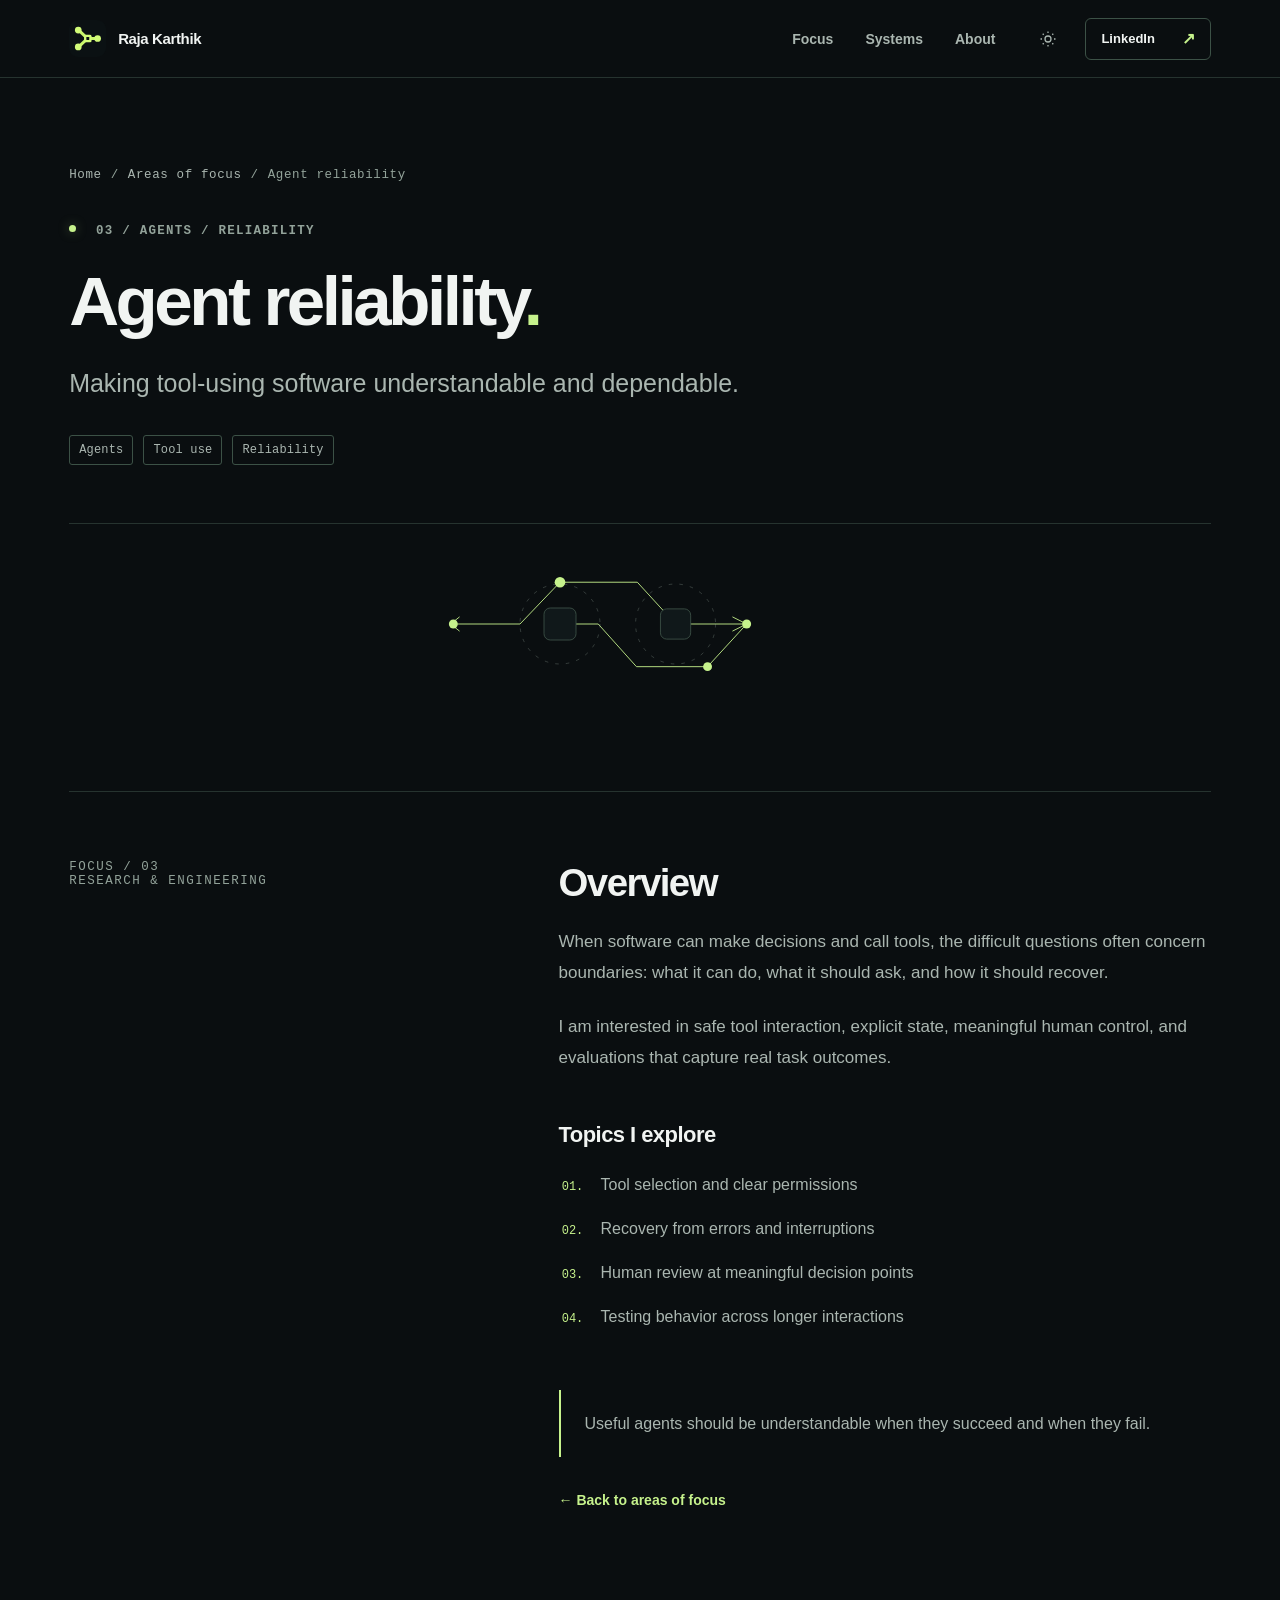
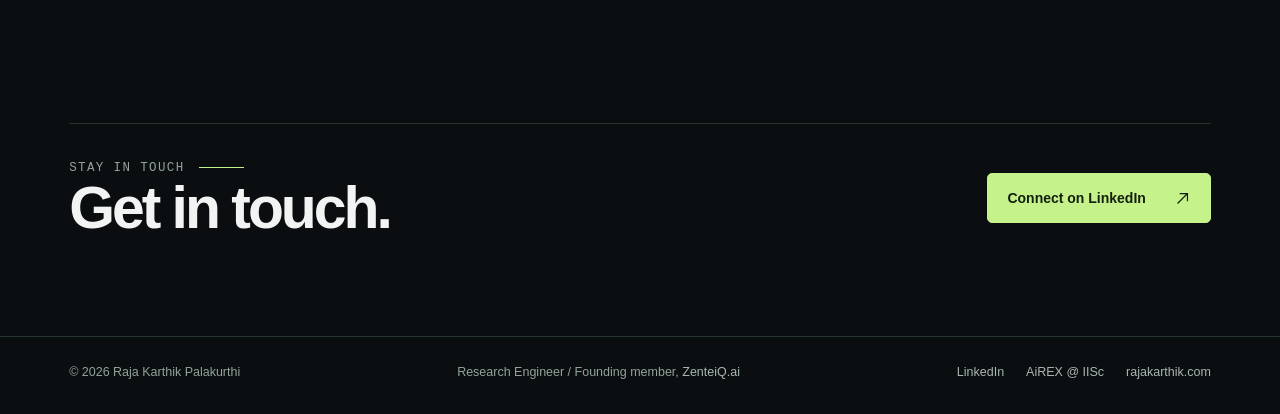
==== work/agent-runtimes/index.html @ d75e3e3b "Add portfolio site" ====
<!doctype html>
<html lang="en" data-theme="dark"><head>
<meta charset="utf-8"><meta name="viewport" content="width=device-width,initial-scale=1">
<meta name="color-scheme" content="dark light"><meta name="theme-color" content="#0a0e10">
<meta name="author" content="Raja Karthik Palakurthi">
<title>Agent reliability | Raja Karthik Palakurthi</title><meta name="description" content="Practical questions about tool use, recoverable workflows, and human oversight. Personal notes by Raja Karthik Palakurthi.">
<link rel="canonical" href="https://rajakarthik.com/work/agent-runtimes/"><link rel="describedby" type="text/plain" href="/llms.txt"><link rel="alternate" type="text/markdown" href="/work/agent-runtimes/index.md"><meta name="robots" content="index,follow,max-image-preview:large">
<meta property="og:type" content="website"><meta property="og:site_name" content="Raja Karthik Palakurthi"><meta property="og:locale" content="en_US">
<meta property="og:url" content="https://rajakarthik.com/work/agent-runtimes/"><meta property="og:title" content="Agent reliability | Raja Karthik Palakurthi">
<meta property="og:description" content="Practical questions about tool use, recoverable workflows, and human oversight. Personal notes by Raja Karthik Palakurthi."><meta property="og:image" content="https://rajakarthik.com/assets/og-systems.png">
<meta property="og:image:type" content="image/png"><meta property="og:image:width" content="1200"><meta property="og:image:height" content="630">
<meta property="og:image:alt" content="Raja Karthik Palakurthi, Research Engineer and founding member of ZenteiQ.ai, with abstract AI systems diagram">
<meta name="twitter:card" content="summary_large_image"><meta name="twitter:image:alt" content="Abstract inference execution graph and the name Raja Karthik Palakurthi"><meta name="twitter:title" content="Agent reliability | Raja Karthik Palakurthi"><meta name="twitter:description" content="Practical questions about tool use, recoverable workflows, and human oversight. Personal notes by Raja Karthik Palakurthi."><meta name="twitter:image" content="https://rajakarthik.com/assets/og-systems.png">
<link rel="icon" href="/favicon.ico" type="image/x-icon" sizes="16x16 32x32 48x48 64x64">
<link rel="icon" type="image/svg+xml" sizes="any" href="/assets/favicon.svg">
<link rel="icon" type="image/png" sizes="48x48" href="/assets/favicon-48.png">
<link rel="icon" type="image/png" sizes="96x96" href="/assets/favicon-96.png">
<link rel="mask-icon" href="/assets/safari-pinned-tab.svg" color="#8fc348">
<link rel="apple-touch-icon" href="/apple-touch-icon.png" sizes="180x180"><link rel="manifest" href="/site.webmanifest">
<link rel="stylesheet" href="/assets/style.css">
<script type="application/ld+json">{"@context":"https://schema.org","@graph":[{"@type":"WebPage","@id":"https://rajakarthik.com/work/agent-runtimes/#webpage","url":"https://rajakarthik.com/work/agent-runtimes/","name":"Agent reliability | Raja Karthik Palakurthi","description":"Practical questions about tool use, recoverable workflows, and human oversight.","inLanguage":"en","author":{"@id":"https://rajakarthik.com/#person"}},{"@type":"BreadcrumbList","itemListElement":[{"@type":"ListItem","position":1,"name":"Home","item":"https://rajakarthik.com/"},{"@type":"ListItem","position":2,"name":"Areas of focus","item":"https://rajakarthik.com/#work"},{"@type":"ListItem","position":3,"name":"Agent reliability","item":"https://rajakarthik.com/work/agent-runtimes/"}]},{"@type":"Person","@id":"https://rajakarthik.com/#person","name":"Raja Karthik Palakurthi","alternateName":["Raja Karthik","Palakurthi Raja Karthik"],"url":"https://rajakarthik.com/","jobTitle":"Research Engineer","image":{"@type":"ImageObject","url":"https://rajakarthik.com/assets/raja-karthik-portrait.jpg","width":416,"height":416},"description":"Research Engineer and founding member of ZenteiQ.ai. Former Project Associate at AiREX Lab, Department of Computational and Data Sciences, Indian Institute of Science (IISc).","worksFor":{"@type":"Organization","name":"ZenteiQ.ai","url":"https://zenteiq.ai/"},"sameAs":["https://www.linkedin.com/in/palakurthirajakarthik/"],"subjectOf":[{"@type":"WebPage","name":"AiREX Lab alumni listing","url":"https://airexlab.cds.iisc.ac.in/alumni/"},{"@type":"WebPage","name":"AiREX Lab team listing","url":"https://airexlab.cds.iisc.ac.in/meet-our-team/"}],"knowsAbout":["AI systems","Language models","Model evaluation","Information retrieval","Software engineering","Agent reliability"]}]}</script>
<script>try{const t=localStorage.getItem('rkp-theme');if(t==='dark'||t==='light')document.documentElement.dataset.theme=t;}catch(e){}</script>
<script defer src="/assets/site.js"></script>
</head><body><a href="#main" class="skip-link">Skip to content</a>
<header class="header" id="top"><div class="container nav">
    <a href="/" class="brand" aria-label="Raja Karthik Palakurthi, home"><img class="brand-symbol" src="/assets/brand-symbol.svg" alt="" width="38" height="38" decoding="async"><span class="brand-label">Raja Karthik</span></a>
    <nav class="nav-links" id="navLinks" aria-label="Primary navigation"><a href="/#work">Focus</a><a href="/#systems">Systems</a><a href="/#about">About</a></nav>
    <div class="nav-actions"><button id="themeToggle" class="icon-btn" type="button" aria-label="Switch to light theme"><svg class="sun" viewBox="0 0 24 24" fill="none" stroke="currentColor" stroke-width="1.7" aria-hidden="true"><circle cx="12" cy="12" r="4"/><path d="M12 2v2m0 16v2M4.93 4.93l1.41 1.41m11.32 11.32 1.41 1.41M2 12h2m16 0h2M4.93 19.07l1.41-1.41M17.66 6.34l1.41-1.41"/></svg><svg class="moon" viewBox="0 0 24 24" fill="none" stroke="currentColor" stroke-width="1.7" aria-hidden="true"><path d="M20.5 14.5A8.5 8.5 0 0 1 9.5 3.5 8.5 8.5 0 1 0 20.5 14.5Z"/></svg></button>
    <a class="nav-cta" href="https://www.linkedin.com/in/palakurthirajakarthik/" rel="me noopener noreferrer" target="_blank">LinkedIn <span aria-hidden="true">&#8599;</span></a>
    <button id="mobileMenu" class="mobile-menu" type="button" aria-controls="navLinks" aria-expanded="false" aria-label="Open navigation menu"><svg viewBox="0 0 24 24" fill="none" stroke="currentColor" stroke-width="1.7" aria-hidden="true"><path d="M4 7h16M4 12h16M4 17h16"/></svg></button></div>
    </div></header>
<main id="main" class="inner-page"><section class="detail-hero container">
  <nav class="breadcrumb" aria-label="Breadcrumb"><a href="/">Home</a><span> / </span><a href="/#work">Areas of focus</a><span> / </span><span aria-current="page">Agent reliability</span></nav>
  <p class="eyebrow"><span class="signal" aria-hidden="true"></span> 03 / AGENTS / RELIABILITY</p>
  <h1>Agent reliability<span style="color:var(--accent)">.</span></h1>
  <p class="lede">Making tool-using software understandable and dependable.</p><div class="detail-meta"><span class="tag">Agents</span><span class="tag">Tool use</span><span class="tag">Reliability</span></div><div class="detail-visual" aria-hidden="true"><svg viewBox="0 0 600 180" xmlns="http://www.w3.org/2000/svg" fill="none" role="presentation"><g class="line"><path d="M90 90h75l45-47h87l43 47h80M420 90l-44 48h-80l-43-48h-43"/><path d="m404 82 16 8-16 8M97 82l-10 8 10 8"/></g><g class="dim-line"><circle cx="210" cy="90" r="45" stroke-dasharray="4 8"/><circle cx="340" cy="90" r="45" stroke-dasharray="4 8"/></g><g class="node"><circle cx="90" cy="90" r="5"/><circle cx="210" cy="43" r="6"/><circle cx="340" cy="90" r="7"/><circle cx="376" cy="138" r="5"/><circle cx="420" cy="90" r="5"/></g><g class="box"><rect x="192" y="72" width="36" height="36" rx="7"/><rect x="323" y="73" width="34" height="34" rx="7"/></g></svg></div>
 </section>
 <section class="detail-content container"><aside class="detail-aside mono">FOCUS / 03<br>RESEARCH &amp; ENGINEERING</aside>
  <div class="detail-main"><h2>Overview</h2><p>When software can make decisions and call tools, the difficult questions often concern boundaries: what it can do, what it should ask, and how it should recover.</p><p>I am interested in safe tool interaction, explicit state, meaningful human control, and evaluations that capture real task outcomes.</p><h3>Topics I explore</h3><ol class="project-list"><li>Tool selection and clear permissions</li><li>Recovery from errors and interruptions</li><li>Human review at meaningful decision points</li><li>Testing behavior across longer interactions</li></ol><div class="detail-callout">Useful agents should be understandable when they succeed and when they fail.</div>
  <a class="detail-back" href="/#work">← Back to areas of focus</a></div>
 </section>
 <section class="contact" id="contact" aria-labelledby="contactHeading"><div class="container contact-inner"><div><div class="index-line">STAY IN TOUCH</div><h2 id="contactHeading">Get in touch.</h2></div><div class="contact-buttons"><a class="btn btn-primary" href="https://www.linkedin.com/in/palakurthirajakarthik/" target="_blank" rel="me noopener noreferrer">Connect on LinkedIn <svg viewBox="0 0 24 24" fill="none" stroke="currentColor" stroke-width="1.7" aria-hidden="true"><path d="M5 19 19 5M8 5h11v11"/></svg></a></div></div></section>
</main>
<footer class="footer"><div class="container footer-content">
    <span>&copy; 2026 Raja Karthik Palakurthi</span>
    <span class="footer-title">Research Engineer / Founding member, <a href="https://zenteiq.ai/" target="_blank" rel="noopener noreferrer">ZenteiQ.ai</a></span>
    <div class="footer-links"><a href="https://www.linkedin.com/in/palakurthirajakarthik/" rel="me noopener noreferrer" target="_blank">LinkedIn</a><a href="https://airexlab.cds.iisc.ac.in/alumni/" target="_blank" rel="noopener noreferrer">AiREX @ IISc</a><a href="/">rajakarthik.com</a></div>
    </div></footer></body></html>
---- assets/style.css ----
/* Raja Karthik Palakurthi — personal portfolio, 2026. Zero dependencies. */
:root {
  color-scheme: dark;
  --bg:#0a0e10; --bg-2:#0d1315; --panel:#10181a; --panel-2:#141e20;
  --ink:#f1f4f2; --ink-dim:#aab6b0; --muted:#93a39a; --subtle:#738780;
  --line:#26332f; --line-strong:#3c5146; --accent:#c6f28c; --accent-soft:#e1ffbc;
  --accent-ink:#14200e; --accent-wash:rgba(198,242,140,.08);
  --shadow:0 25px 80px rgba(0,0,0,.25); --section:clamp(88px,10vw,160px);
  --radius:12px;
}
html[data-theme="light"] {
  color-scheme:light;
  --bg:#f5f7f3; --bg-2:#ecf1ea; --panel:#ffffff; --panel-2:#eef3ed;
  --ink:#142019; --ink-dim:#3a5145; --muted:#4b6255; --subtle:#64766a;
  --line:#cedbd0; --line-strong:#abc0ad; --accent:#265c3a; --accent-soft:#1f5133;
  --accent-ink:#fff; --accent-wash:rgba(38,92,58,.07);
  --shadow:0 20px 55px rgba(30,70,35,.08);
}
*,*::before,*::after {box-sizing:border-box}
html{scroll-behavior:smooth;scroll-padding-top:86px}
body{margin:0;background:var(--bg);color:var(--ink);font-family:Inter,-apple-system,BlinkMacSystemFont,"Segoe UI",Arial,sans-serif;-webkit-font-smoothing:antialiased;text-rendering:optimizeLegibility;overflow-x:hidden}
body.dialog-open{overflow:hidden}
a{color:inherit;text-decoration:none}button{font:inherit}svg,img,canvas{max-width:100%}
button,a{-webkit-tap-highlight-color:transparent}
::selection{background:var(--accent);color:var(--accent-ink)}
:focus-visible{outline:2px solid var(--accent);outline-offset:4px}
.sr-only{position:absolute;clip-path:inset(50%);width:1px;height:1px;overflow:hidden;white-space:nowrap}
.container{width:min(100% - 2 * clamp(22px,5.8vw,90px),1340px);margin-inline:auto}
.skip-link{position:fixed;z-index:500;top:-70px;left:14px;padding:13px 18px;background:var(--accent);color:var(--accent-ink);border-radius:6px;font-weight:750}.skip-link:focus{top:15px}
.grain{position:fixed;inset:0;z-index:100;pointer-events:none;opacity:.12;background-image:url("data:image/svg+xml,%3Csvg viewBox='0 0 160 160' xmlns='http://www.w3.org/2000/svg'%3E%3Cfilter id='noise'%3E%3CfeTurbulence type='fractalNoise' baseFrequency='.68' numOctaves='2' stitchTiles='stitch'/%3E%3C/filter%3E%3Crect width='100%25' height='100%25' filter='url(%23noise)' opacity='.13'/%3E%3C/svg%3E")}
.reading-progress{position:fixed;left:0;top:0;right:0;height:2px;z-index:350;pointer-events:none}.reading-progress span{display:block;width:0;height:100%;background:var(--accent);box-shadow:0 0 14px var(--accent)}
/* Navigation */
.header{height:78px;border-bottom:1px solid var(--line);background:color-mix(in srgb,var(--bg) 90%,transparent);backdrop-filter:blur(17px);-webkit-backdrop-filter:blur(17px);position:sticky;top:0;z-index:90}
.nav{height:100%;display:flex;align-items:center;gap:32px;justify-content:space-between}
.brand{display:inline-flex;align-items:center;gap:11px;min-width:220px;white-space:nowrap}.brand-mark{height:29px;width:29px;color:var(--accent)}.brand-label{font-family:ui-monospace,SFMono-Regular,Consolas,"Liberation Mono",monospace;font-size:12.5px;font-weight:650;letter-spacing:.15em}.brand-dot{color:var(--accent)}
.nav-links{display:flex;align-items:center;gap:32px;margin-left:auto}.nav-links a{font-size:13.5px;color:var(--ink-dim);font-weight:550;transition:color .2s}.nav-links a:hover,.nav-links a[aria-current="page"]{color:var(--accent)}
.nav-actions{display:flex;align-items:center;gap:16px}.icon-btn{width:42px;height:42px;display:grid;place-items:center;cursor:pointer;border:1px solid transparent;border-radius:8px;background:transparent;color:var(--ink-dim);transition:background .2s,color .2s}.icon-btn:hover{color:var(--ink);background:var(--accent-wash)}.icon-btn svg{width:18px;height:18px}.icon-btn .moon{display:none}html[data-theme="light"] .icon-btn .moon{display:block}html[data-theme="light"] .icon-btn .sun{display:none}
.nav-cta{display:inline-flex;align-items:center;gap:27px;min-height:42px;padding:0 15px;border:1px solid var(--line-strong);border-radius:6px;font-size:13px;font-weight:600;transition:border-color .2s,background .2s}.nav-cta:hover{border-color:var(--accent);background:var(--accent-wash)}.nav-cta span{font-size:16px;color:var(--accent)}
.mobile-menu{display:none;border:1px solid var(--line);background:none;width:42px;height:42px;border-radius:6px;color:var(--ink);cursor:pointer;align-items:center;justify-content:center}.mobile-menu svg{width:20px;height:20px}
/* Shared */
.mono,.eyebrow,.section-index,.micro,.feature-index,.label,.tag,.item-meta,.visual-hud,.visual-foot,.orb-chip,.flow-step-num,.flow-meta,.footer,.project-kicker,.breadcrumb,.technical-meta,.work-small,.project-list li::marker{font-family:ui-monospace,SFMono-Regular,Consolas,"Liberation Mono",monospace}
.eyebrow,.section-index{font-size:13px;letter-spacing:.10em;font-weight:600;color:var(--muted)}
.signal{display:inline-block;width:7px;height:7px;border-radius:50%;background:var(--accent);box-shadow:0 0 12px rgba(198,242,140,.35);margin-right:11px;vertical-align:2px}
.lead{font-size:clamp(17px,1.65vw,21px);line-height:1.6;color:var(--ink-dim)}
.btn{min-height:50px;display:inline-flex;align-items:center;justify-content:space-between;gap:28px;padding:0 19px;border:1px solid var(--line-strong);border-radius:5px;font-size:14px;font-weight:680;transition:transform .2s,border-color .2s,background .2s;cursor:pointer}
.btn:hover{transform:translateY(-2px);border-color:var(--accent)}.btn:active{transform:translateY(0)}.btn svg{width:17px;height:17px}.btn-primary{background:var(--accent);border-color:var(--accent);color:var(--accent-ink)}.btn-primary:hover{background:var(--accent-soft);border-color:var(--accent-soft)}.btn-ghost{background:transparent;color:var(--ink)}.btn-ghost:hover{background:var(--accent-wash)}
.section{padding-block:var(--section)}.section-rule{height:1px;background:var(--line)}.section-head{display:flex;align-items:end;justify-content:space-between;gap:32px;margin-bottom:35px}.section-head h2{font-size:clamp(37px,4.6vw,65px);line-height:1.07;letter-spacing:-.065em;margin:18px 0 0;font-weight:640}.section-head>p{font-size:16.5px;line-height:1.7;color:var(--ink-dim);max-width:370px;margin:0 0 4px}.index-line{display:flex;align-items:center;gap:14px;color:var(--muted);font-size:12.5px;font-family:ui-monospace,SFMono-Regular,Consolas,monospace;letter-spacing:.11em}.index-line::after{content:"";width:45px;height:1px;background:var(--accent)}
/* Hero */
.hero{padding-top:clamp(50px,7.5vw,108px)}.hero-main{display:grid;grid-template-columns:minmax(0,1.02fr) minmax(0,.98fr);gap:clamp(20px,3.5vw,64px);align-items:center;min-height:580px}
.hero-copy{padding:20px 0 50px;position:relative;z-index:2}.hero h1{font-size:clamp(57px,6.3vw,105px);line-height:1.035;letter-spacing:-.072em;font-weight:500;margin:31px -80px 25px 0;white-space:nowrap}.hero h1 span{color:var(--ink-dim)}
.hero-statement{font-size:clamp(22px,2.2vw,30px);line-height:1.37;letter-spacing:-.035em;max-width:550px;font-weight:480;margin:0 0 20px}.hero-description{font-size:16.8px;line-height:1.7;max-width:550px;color:var(--ink-dim);margin:0 0 32px}.hero-buttons{display:flex;flex-wrap:wrap;gap:12px}
.hero-visual{width:100%;min-height:510px;position:relative;isolation:isolate}.visual-caption{position:absolute;top:10px;left:9%;right:5%;display:flex;justify-content:space-between;align-items:center;gap:20px;z-index:3}.visual-hud{font-size:12px;letter-spacing:.1em;color:var(--muted)}.visual-hud:last-child{color:var(--subtle)}
.orb-stage{position:absolute;inset:23px 0 52px;overflow:hidden;border-radius:50%;background:radial-gradient(ellipse 46% 43% at 50% 50%,rgba(171,239,133,.035),transparent 79%)}.orb-stage::before{content:"";position:absolute;inset:11% 12%;border-radius:50%;border:1px solid rgba(155,216,139,.085);transform:rotate(-22deg) scaleY(.79)}.orb-stage::after{content:"";position:absolute;left:50%;top:50%;width:5px;height:5px;border-radius:50%;background:var(--accent);box-shadow:0 0 25px 6px rgba(198,242,140,.22)}
.orb-stage canvas{width:100%;height:100%;display:block;position:relative;z-index:2}
.orb-chip{position:absolute;z-index:4;border:1px solid var(--line-strong);background:color-mix(in srgb,var(--bg) 87%,transparent);backdrop-filter:blur(5px);border-radius:3px;padding:8px 11px;font-size:11.5px;letter-spacing:.075em;color:var(--ink-dim);pointer-events:none}.orb-chip::before{content:"";display:inline-block;width:5px;height:5px;margin-right:9px;background:var(--accent);vertical-align:2px}.orb-chip.chip-a{left:5%;top:31%}.orb-chip.chip-b{right:1%;top:43%}.orb-chip.chip-c{left:15%;bottom:23%}.orb-chip.chip-d{right:8%;bottom:22%}
.visual-foot{position:absolute;left:9%;right:5%;bottom:10px;display:flex;align-items:center;justify-content:space-between;gap:12px;color:var(--subtle);font-size:12px;letter-spacing:.09em}.visual-foot .motion-button{background:transparent;border:0;padding:8px 2px;color:var(--muted);cursor:pointer;font-family:inherit;font-size:12px;letter-spacing:.05em}.motion-button:hover{color:var(--accent)}
.hero-bottom{border-top:1px solid var(--line);border-bottom:1px solid var(--line);padding:23px 0;margin-top:20px;display:flex;align-items:center;gap:22px;flex-wrap:wrap;font-size:13px;color:var(--ink-dim)}.hero-bottom .item-meta{color:var(--muted);letter-spacing:.08em;font-size:12.5px;margin-right:16px}.hero-bottom .separator{opacity:.4;color:var(--accent)}.hero-bottom .end{margin-left:auto;font-size:12px;color:var(--muted)}
/* Work */
.work{padding-top:clamp(93px,9vw,132px)}.filters{display:flex;gap:8px;flex-wrap:wrap;margin:5px 0 26px}.filter{background:transparent;border:1px solid var(--line);border-radius:5px;color:var(--muted);padding:11px 15px;cursor:pointer;font-size:13px;font-weight:630;min-height:40px;transition:background .2s,color .2s,border-color .2s}.filter:hover,.filter:focus-visible{border-color:var(--line-strong);color:var(--ink)}.filter[aria-pressed="true"]{background:var(--accent);color:var(--accent-ink);border-color:var(--accent)}
.work-grid{display:grid;grid-template-columns:repeat(2,minmax(0,1fr));gap:16px}.project-card{border:1px solid var(--line);border-radius:10px;background:var(--panel);position:relative;overflow:hidden;min-width:0;display:flex;flex-direction:column;transition:transform .25s,border-color .25s,box-shadow .25s}.project-card:hover{transform:translateY(-4px);border-color:var(--line-strong);box-shadow:var(--shadow)}.project-card[hidden]{display:none!important}.project-card.featured{grid-column:1/-1;display:grid;grid-template-columns:1.13fr .87fr;min-height:340px}.project-copy{padding:clamp(25px,3.5vw,41px);display:flex;flex-direction:column;flex:1}.project-kicker{font-size:12px;letter-spacing:.09em;color:var(--muted);display:flex;align-items:center;justify-content:space-between;gap:20px}.project-kicker span:last-child{color:var(--accent)}.project-card h3{font-size:clamp(25px,2.25vw,37px);line-height:1.16;letter-spacing:-.047em;font-weight:630;margin:22px 0 12px}.project-card:not(.featured) h3{font-size:clamp(24px,2.3vw,30px)}.project-card p{color:var(--ink-dim);font-size:15.8px;line-height:1.72;margin:0;max-width:510px}.project-footer{display:flex;justify-content:space-between;align-items:end;gap:20px;margin-top:auto;padding-top:37px}.tag-list{display:flex;flex-wrap:wrap;gap:8px}.tag{font-size:12px;letter-spacing:.015em;color:var(--ink-dim);border:1px solid var(--line-strong);padding:7px 9px;border-radius:3px;white-space:nowrap}.project-link{width:39px;height:39px;border:1px solid var(--line-strong);display:grid;place-items:center;border-radius:5px;flex:none;transition:background .2s,color .2s,border-color .2s}.project-link svg{width:19px;height:19px}.project-card:hover .project-link,.project-link:hover{background:var(--accent);border-color:var(--accent);color:var(--accent-ink)}.project-card.featured .project-copy{padding:44px 48px}.project-card.featured h3{font-size:clamp(30px,3.2vw,47px)}
.project-art{height:145px;position:relative;overflow:hidden;background:radial-gradient(circle at 75% 45%,rgba(168,241,125,.085),transparent 60%),linear-gradient(170deg,var(--panel-2),var(--panel));border-bottom:1px solid var(--line)}.project-art svg{width:100%;height:100%;display:block;overflow:visible}.project-art .line,.detail-visual .line{stroke:var(--accent);stroke-width:1;fill:none}.project-art .dim-line,.detail-visual .dim-line{stroke:var(--muted);stroke-opacity:.35;stroke-width:1;fill:none}.project-art .node,.detail-visual .node{fill:var(--accent)}.project-art .box,.detail-visual .box{stroke:var(--line-strong);fill:var(--panel);stroke-width:1}.project-card.featured .project-art{height:auto;border:0;border-left:1px solid var(--line)}.project-art::after{content:"";position:absolute;inset:0;pointer-events:none;background-image:linear-gradient(rgba(174,237,151,.03) 1px,transparent 1px),linear-gradient(90deg,rgba(174,237,151,.03) 1px,transparent 1px);background-size:28px 28px;mask-image:linear-gradient(90deg,transparent,#000)}.project-card:hover .project-art .pulse{animation:blink 1.35s ease-in-out infinite alternate}.project-art .moving-dot{animation:floaty 5s ease-in-out infinite}.project-art .moving-dot.slow{animation-delay:-2.5s}
/* Focus */
.focus{background:var(--bg-2);border-block:1px solid var(--line)}.focus-grid{display:grid;grid-template-columns:repeat(3,minmax(0,1fr));border-top:1px solid var(--line);margin-top:39px}.focus-card{padding:29px 28px 8px;border-right:1px solid var(--line)}.focus-card:first-child{padding-left:0}.focus-card:last-child{border:0}.focus-number{font:600 12px ui-monospace,SFMono-Regular,Consolas,monospace;color:var(--accent)}.focus-card h3{font-size:22px;letter-spacing:-.03em;font-weight:640;margin:25px 0 10px}.focus-card p{color:var(--ink-dim);font-size:15.5px;line-height:1.7;max-width:350px;margin:0 0 20px}
/* systems explorer */
.systems-grid{display:grid;grid-template-columns:minmax(0,.8fr) minmax(0,1.2fr);gap:clamp(38px,7vw,100px);align-items:start}.systems-copy h2{font-size:clamp(37px,4.35vw,60px);line-height:1.1;letter-spacing:-.058em;font-weight:640;margin:22px 0 19px}.systems-copy>p{max-width:450px;color:var(--ink-dim);font-size:16.5px;line-height:1.75}.systems-note{font-size:12.5px;letter-spacing:.025em;color:var(--muted);margin-top:26px;display:flex;gap:9px;align-items:center}.systems-note svg{width:15px;height:15px;color:var(--accent)}
.explorer{border:1px solid var(--line);border-radius:10px;background:var(--panel);overflow:hidden}.explorer-top{padding:18px 22px;display:flex;justify-content:space-between;gap:20px;align-items:center;border-bottom:1px solid var(--line)}.explorer-top .mono{font-size:12px;color:var(--muted);letter-spacing:.085em}.explorer-top .status{font-size:12px;color:var(--accent);display:flex;align-items:center;gap:9px}.explorer-top .status::before{content:"";height:6px;width:6px;border-radius:50%;background:var(--accent)}
.flow-steps{display:grid;grid-template-columns:repeat(5,1fr);border-bottom:1px solid var(--line);padding:20px 13px 17px}.flow-step{position:relative;display:flex;flex-direction:column;align-items:center;gap:11px;background:transparent;border:0;min-width:0;padding:8px 2px;cursor:pointer;color:var(--muted)}.flow-step:not(:last-child)::after{content:"";position:absolute;top:24px;left:calc(50% + 22px);width:calc(100% - 44px);border-top:1px solid var(--line-strong);pointer-events:none}.flow-step-circle{width:34px;height:34px;border-radius:50%;display:grid;place-items:center;border:1px solid var(--line-strong);background:var(--panel);transition:background .2s,border-color .2s,color .2s;position:relative;z-index:1}.flow-step-circle svg{height:17px;width:17px}.flow-step[aria-selected="true"]{color:var(--ink)}.flow-step[aria-selected="true"] .flow-step-circle{background:var(--accent);border-color:var(--accent);color:var(--accent-ink);box-shadow:0 0 0 6px var(--accent-wash)}.flow-step:not([aria-selected="true"]):hover .flow-step-circle{border-color:var(--accent)}.flow-step span:last-child{font-size:12px;font-weight:620;text-align:center;line-height:1.45}.flow-detail{padding:25px 29px 27px;min-height:203px}.flow-meta{font-size:12px;letter-spacing:.09em;color:var(--accent)}.flow-detail h3{margin:13px 0 9px;letter-spacing:-.035em;font-size:26px;font-weight:635}.flow-detail p{color:var(--ink-dim);line-height:1.65;font-size:15.5px;max-width:530px;margin:0}.flow-bottom{display:flex;align-items:center;justify-content:space-between;gap:18px;border-top:1px solid var(--line);padding:15px 22px}.flow-bottom .mono{color:var(--muted);font-size:12px;letter-spacing:.03em}.trace-button{display:inline-flex;align-items:center;gap:12px;border:1px solid var(--line-strong);background:transparent;border-radius:5px;color:var(--ink);font-size:12.5px;font-weight:650;min-height:35px;padding:0 13px;cursor:pointer}.trace-button:hover{border-color:var(--accent);color:var(--accent)}.trace-button svg{width:15px;height:15px}
/* About + contact */
.about{border-top:1px solid var(--line);background:var(--bg-2)}.about-wrap{display:grid;grid-template-columns:minmax(0,.9fr) minmax(0,1.1fr);gap:clamp(40px,9vw,150px)}.about h2{font-size:clamp(37px,4.7vw,66px);letter-spacing:-.062em;font-weight:640;line-height:1.08;margin:22px 0}.about-copy{padding-top:18px}.about-copy p{font-size:17px;line-height:1.8;color:var(--ink-dim);margin:0 0 16px}.about-copy p strong{color:var(--ink);font-weight:620}.about-tech{border-top:1px solid var(--line);margin-top:26px;padding-top:24px;display:grid;grid-template-columns:110px 1fr;gap:24px}.about-tech .mono{color:var(--muted);font-size:12px;line-height:1.8}.tech-tags{display:flex;flex-wrap:wrap;gap:8px}.tech-tags span{font-size:13px;border:1px solid var(--line-strong);border-radius:3px;color:var(--ink-dim);padding:7px 10px}
.contact{padding-block:clamp(90px,9vw,145px)}.contact-inner{border-top:1px solid var(--line);padding-top:37px;display:flex;align-items:end;justify-content:space-between;gap:35px}.contact h2{font-size:clamp(44px,6.2vw,88px);line-height:1.07;letter-spacing:-.072em;max-width:730px;font-weight:635;margin:22px 0 0}.contact h2 span{color:var(--accent)}.contact-buttons{display:flex;gap:10px;flex-wrap:wrap;padding-bottom:5px}.footer{border-top:1px solid var(--line);padding:28px 0 34px;color:var(--muted);font-size:12.5px;letter-spacing:.035em}.footer-content{display:flex;justify-content:space-between;gap:20px;align-items:center;flex-wrap:wrap}.footer-content a{color:var(--ink-dim)}.footer-content a:hover{color:var(--accent)}
/* Detail pages */
.inner-page .header{margin-bottom:0}.detail-hero{padding-top:clamp(55px,7vw,108px);padding-bottom:68px}.breadcrumb{display:flex;align-items:center;gap:9px;font-size:12.5px;letter-spacing:.05em;color:var(--muted);margin-bottom:42px}.breadcrumb a{color:var(--ink-dim)}.breadcrumb a:hover{color:var(--accent)}.detail-hero .eyebrow{font-size:12.5px}.detail-hero h1{font-size:clamp(53px,6.3vw,92px);line-height:1.055;letter-spacing:-.069em;font-weight:630;max-width:960px;margin:27px 0 26px}.detail-hero .lede{font-size:clamp(19px,2vw,25px);line-height:1.58;color:var(--ink-dim);max-width:760px;margin:0}.detail-meta{display:flex;gap:10px;flex-wrap:wrap;margin-top:32px}.detail-content{display:grid;grid-template-columns:minmax(0,.38fr) minmax(0,.62fr);gap:clamp(35px,7vw,110px);padding-block:68px 130px;border-top:1px solid var(--line)}.detail-aside{font-size:12.5px;color:var(--muted);letter-spacing:.12em}.detail-main h2{font-size:clamp(28px,3vw,41px);letter-spacing:-.04em;line-height:1.2;margin:0 0 20px;font-weight:620}.detail-main p{font-size:17px;line-height:1.84;color:var(--ink-dim);margin:0 0 22px}.detail-main h3{font-size:22px;line-height:1.3;letter-spacing:-.025em;margin:48px 0 21px}.project-list{list-style:decimal-leading-zero;padding-left:32px;margin:0}.project-list li{padding:0 0 17px 10px;color:var(--ink-dim);font-size:16px;line-height:1.7}.project-list li::marker{color:var(--accent);font-size:12px}.detail-callout{border-left:2px solid var(--accent);padding:20px 24px;background:var(--accent-wash);margin:42px 0 0;color:var(--ink-dim);line-height:1.7;font-size:16px}.detail-back{display:flex;gap:10px;align-items:center;color:var(--accent);font-size:14px;font-weight:660;margin-top:35px;width:max-content}.detail-back:hover{text-decoration:underline}.detail-visual{border-top:1px solid var(--line);margin-top:58px;position:relative;height:200px;background:radial-gradient(ellipse at 55% 50%,var(--accent-wash),transparent 60%);display:flex;align-items:center;justify-content:center;overflow:hidden}.detail-visual svg{max-height:160px;max-width:540px;width:80%}.detail-visual .thin{stroke:var(--accent);stroke-opacity:.7;fill:none}.detail-visual .faint{stroke:var(--muted);stroke-opacity:.45;fill:none}.detail-visual .point{fill:var(--accent)}
/* Microinteractions */
.reveal{opacity:1;transform:none}html.js-ready .reveal{opacity:0;transform:translateY(18px);transition:opacity .7s ease,transform .7s ease}html.js-ready .reveal.in-view{opacity:1;transform:none}
@keyframes blink{from{opacity:.38}to{opacity:1}}@keyframes floaty{0%,100%{transform:translateY(0)}50%{transform:translateY(-6px)}}
/* Responsive */
@media(max-width:1100px){.hero h1{font-size:clamp(55px,6.4vw,83px)}.hero-main{min-height:535px}.hero-visual{min-height:455px}.brand{min-width:185px}.nav-links{gap:22px}.project-card.featured .project-copy{padding:35px}}
@media(max-width:880px){.hero-main{grid-template-columns:1fr;gap:0}.hero-copy{padding-bottom:15px}.hero h1{margin-right:0;font-size:clamp(58px,9vw,90px)}.hero-visual{max-width:600px;width:100%;margin:14px auto 18px;min-height:500px}.hero-bottom{margin-top:0}.nav-links{gap:19px}.systems-grid,.about-wrap{grid-template-columns:1fr;gap:32px}.systems-copy h2,.about h2{max-width:710px}.focus-card{padding-inline:20px}.contact-inner{align-items:start;flex-direction:column}.project-card.featured{min-height:300px}}
@media(max-width:690px){:root{--section:86px}.container{width:calc(100% - 42px)}.header{height:70px}.brand{min-width:auto}.nav-links{display:none;position:absolute;top:69px;left:0;right:0;z-index:95;background:var(--bg);border-bottom:1px solid var(--line);padding:22px;flex-direction:column;align-items:start;gap:22px}.nav-links.open{display:flex}.nav-links a{font-size:16px}.mobile-menu{display:flex}.nav-cta{display:none}.nav-actions{gap:7px}.hero{padding-top:45px}.hero h1{font-size:clamp(46px,10.7vw,72px);letter-spacing:-.069em;white-space:normal;margin:27px 0 23px}.hero-statement{font-size:23px}.hero-description{font-size:16px}.hero-visual{min-height:390px;margin:10px auto 3px}.orb-chip{font-size:10.5px;padding:6px 8px}.orb-chip.chip-a{left:0%;top:32%}.orb-chip.chip-b{right:0}.orb-chip.chip-c{left:8%}.orb-chip.chip-d{right:3%}.hero-bottom{gap:10px 16px;padding:19px 0}.hero-bottom .end{display:none}.hero-bottom .item-meta{flex-basis:100%}.section-head{display:block}.section-head>p{margin-top:19px;max-width:520px}.work-grid{grid-template-columns:1fr;gap:14px}.project-card.featured{grid-column:auto;display:flex;min-height:0}.project-card.featured .project-art{height:160px;order:0;border-bottom:1px solid var(--line);border-left:0}.project-card.featured .project-copy{order:1;padding:29px}.project-art{height:145px}.project-copy{padding:27px}.project-card.featured h3,.project-card h3{font-size:29px}.project-footer{padding-top:26px}.focus-grid{grid-template-columns:1fr}.focus-card,.focus-card:first-child{padding:25px 0 24px;border:0;border-bottom:1px solid var(--line)}.focus-card:last-child{border-bottom:0}.focus-card h3{margin-top:15px}.systems-grid{gap:31px}.flow-detail{min-height:225px;padding:23px}.flow-step span:last-child{font-size:11px}.flow-steps{padding:18px 6px}.flow-bottom{padding:14px}.about-wrap{gap:10px}.about-copy{padding-top:0}.about-tech{grid-template-columns:1fr;gap:10px}.contact h2{font-size:clamp(43px,9.2vw,68px)}.detail-hero h1{font-size:clamp(47px,10vw,68px)}.detail-content{grid-template-columns:1fr;gap:20px;padding-bottom:90px}.detail-hero{padding-bottom:48px}.detail-visual{height:150px}}
@media(max-width:410px){.container{width:calc(100% - 34px)}.brand-label{font-size:11.5px}.brand-mark{width:26px;height:26px}.hero h1{font-size:clamp(40px,10.7vw,53px)}.hero-statement{font-size:21px}.hero-visual{min-height:330px}.visual-hud{font-size:10.8px}.orb-chip{font-size:10px}.orb-chip.chip-d{display:none}.hero-buttons .btn{font-size:12.5px;gap:14px;padding-inline:13px}.hero-bottom{font-size:12.5px}.flow-step span:last-child{font-size:10.5px}.flow-step-circle{width:30px;height:30px}.flow-step:not(:last-child)::after{top:22px;left:calc(50% + 21px);width:calc(100% - 42px)}.flow-detail h3{font-size:24px}}
@media(prefers-reduced-motion:reduce){*,*::before,*::after{scroll-behavior:auto!important;animation-duration:.01ms!important;animation-iteration-count:1!important;transition-duration:.01ms!important}html.js-ready .reveal{opacity:1;transform:none}}

/* 2026 editorial revision: use the original graphite/lime identity without template-like cards. */
body{font-family:-apple-system,BlinkMacSystemFont,"Segoe UI",Helvetica,Arial,sans-serif;letter-spacing:0}
.grain,.reading-progress{display:none!important}
.header{background:var(--bg);backdrop-filter:none;-webkit-backdrop-filter:none}
.brand{gap:12px;min-width:190px}.brand-initials{color:var(--accent);font-size:22px;font-weight:720;letter-spacing:-.09em;line-height:1}
.brand-label{font-family:inherit;text-transform:none;letter-spacing:-.025em;font-size:15px;font-weight:630;color:var(--ink)}
.nav-links a{font-size:14px}
.hero{padding-top:clamp(58px,8vw,113px)}
.hero-main{min-height:575px;grid-template-columns:minmax(0,1.11fr) minmax(0,.89fr);gap:clamp(35px,6vw,92px);align-items:center}
.hero-copy{padding:18px 0 60px}.hero .eyebrow{letter-spacing:.005em;font-family:inherit;font-size:14px;font-weight:550;color:var(--accent);text-transform:none}
.hero h1{font-size:clamp(58px,6.6vw,98px);line-height:1.065;letter-spacing:-.064em;font-weight:620;margin:29px 0 30px}
.hero-statement{font-size:clamp(23px,2.1vw,31px);line-height:1.29;max-width:660px;letter-spacing:-.03em;font-weight:560}
.hero-description{max-width:635px;font-size:17px;line-height:1.72;color:var(--ink-dim)}
.hero-description a,.about-copy a,.hero-affiliation a{color:var(--ink);border-bottom:1px solid var(--line-strong);transition:border-color .2s,color .2s}
.hero-description a:hover,.about-copy a:hover,.hero-affiliation a:hover{color:var(--accent);border-color:var(--accent)}
.hero-affiliation{max-width:520px;margin:26px 0 0;color:var(--muted);font-size:13.5px;line-height:1.65}
.hero-affiliation a{font-weight:620;color:var(--ink-dim)}
.hero-visual{min-height:505px;max-height:590px;border:0;background:transparent}
.visual-caption{padding:0 8px}.visual-hud{font-family:inherit;text-transform:none;letter-spacing:0;font-size:12px;color:var(--subtle)}
.visual-foot{color:var(--muted);font-family:inherit;font-size:12px;letter-spacing:0}
.orb-stage{min-height:420px;max-height:480px}
.hero-bottom,.orb-chip{display:none!important}
.section{padding-block:clamp(86px,8vw,126px)}
.small-index{font-size:13px;font-weight:570;letter-spacing:0;color:var(--muted);margin:0 0 23px}
.section-head{align-items:end;gap:50px;margin-bottom:48px}
.section-head h2{font-size:clamp(42px,5vw,70px);line-height:1.09;font-weight:615;letter-spacing:-.055em;margin:0}
.section-head>p{font-size:16.5px;line-height:1.7;max-width:360px;margin:0 0 8px;color:var(--ink-dim)}
.accent-punct{color:var(--accent)}
.work{border-top:1px solid var(--line)}
.filters{display:flex;gap:30px;flex-wrap:wrap;margin:0 0 25px;padding:0 0 19px;border-bottom:1px solid var(--line)}
.filter,.filter[aria-pressed="true"]{border:0!important;background:transparent!important;color:var(--muted);font-family:inherit;font-weight:520;letter-spacing:0;font-size:14.5px;padding:7px 0 5px;border-radius:0;position:relative}
.filter[aria-pressed="true"]{color:var(--ink)}.filter[aria-pressed="true"]:after{content:"";position:absolute;bottom:-20px;left:0;right:0;background:var(--accent);height:2px}
.filter:hover{color:var(--accent)}
.work-grid{display:block;grid-template-columns:none;gap:0}
.project-card,.project-card.featured{display:grid;grid-template-columns:74px minmax(0,1fr) 180px;gap:26px;align-items:center;min-height:208px;padding:32px 3px;border:0;border-bottom:1px solid var(--line);background:none;border-radius:0;box-shadow:none;overflow:visible;transition:none}
.project-card:first-child{border-top:0}
.project-card[hidden]{display:none!important}
.project-card.featured{grid-template-columns:74px minmax(0,1fr) minmax(200px,310px);min-height:270px;padding:28px 3px 48px}
.project-number{font-family:ui-monospace,Consolas,monospace;color:var(--muted);font-size:13px;align-self:start;padding-top:13px}
.project-copy,.project-card.featured .project-copy{padding:0!important;background:transparent}
.project-kicker{font-family:inherit;text-transform:uppercase;letter-spacing:.045em;font-size:12px;font-weight:625;color:var(--accent);margin-bottom:14px}
.project-kicker span{display:none}
.project-card h3,.project-card.featured h3{margin:0 0 12px;font-size:clamp(25px,2.85vw,39px);font-weight:620;letter-spacing:-.042em;line-height:1.16}
.project-card.featured h3{font-size:clamp(30px,3.3vw,45px)}
.project-card h3 a:hover{color:var(--accent)}
.project-card p{font-size:16px;line-height:1.68;color:var(--ink-dim);max-width:680px;margin:0}
.project-inline-link{display:inline-flex;gap:12px;margin-top:22px;color:var(--ink);font-weight:600;font-size:13.5px;border-bottom:1px solid var(--line-strong);padding-bottom:5px}
.project-inline-link:hover{color:var(--accent);border-color:var(--accent)}
.project-row-arrow{font-size:27px;color:var(--subtle);font-weight:300;justify-self:end;align-self:center;padding:16px}
.project-row-arrow:hover{color:var(--accent)}
.project-card.featured .project-art{height:198px;width:100%;border:1px solid var(--line);border-radius:3px;background:var(--bg-2);order:initial;display:flex}
.project-card.featured .project-art svg{max-width:96%;max-height:200px}
.project-card:hover{transform:none;box-shadow:none;border-bottom-color:var(--line-strong)}
.working-notes{border-top:0;background:var(--bg-2)}
.notes-layout{display:grid;grid-template-columns:minmax(0,.8fr) minmax(0,1.2fr);gap:clamp(70px,12vw,170px)}
.notes-heading h2{font-size:clamp(37px,4.2vw,56px);line-height:1.12;letter-spacing:-.05em;font-weight:600;margin:0 0 18px}
.notes-heading>p:last-child{font-size:16.5px;line-height:1.75;color:var(--ink-dim);max-width:360px}
.notes-list{border-top:1px solid var(--line)}
.note-item{display:grid;grid-template-columns:minmax(175px,.65fr) minmax(0,1fr);gap:24px;padding:26px 0;border-bottom:1px solid var(--line)}
.note-item h3{font-size:17px;font-weight:600;letter-spacing:-.015em;line-height:1.45;margin:0}
.note-item p{font-size:15px;line-height:1.7;color:var(--ink-dim);margin:0}
.systems-section{border-top:1px solid var(--line)}.systems-copy h2{font-size:clamp(38px,4vw,58px);font-weight:600;letter-spacing:-.05em}
.systems-copy>p:not(.small-index){font-size:16.5px;line-height:1.75}
.explorer{border-radius:4px;box-shadow:none}
.explorer-top .mono,.explorer-top .status{font-size:12px;font-family:inherit;letter-spacing:0;font-weight:560}
.explorer-top .status{color:var(--muted);background:none;border:1px solid var(--line-strong);padding:5px 9px;border-radius:2px}
.flow-step[aria-selected="true"] .flow-step-circle{box-shadow:none}
.trace-button{font-size:13px}
.about-wrap{grid-template-columns:minmax(0,.78fr) minmax(0,1.22fr);gap:clamp(55px,9vw,130px)}
.about h2{font-weight:610;letter-spacing:-.052em;font-size:clamp(39px,4.1vw,57px)}
.about-copy p{font-size:17px;line-height:1.78}
.affiliation-links{border-top:1px solid var(--line);border-bottom:1px solid var(--line);margin:30px 0 28px}
.affiliation-links a{border:0;display:flex;justify-content:space-between;align-items:center;gap:15px;padding:14px 0;font-size:14.5px;color:var(--ink)}
.affiliation-links a+a{border-top:1px solid var(--line)}
.affiliation-links a span:last-child{color:var(--muted);font-size:13px;white-space:nowrap}
.affiliation-links a:hover span:last-child{color:var(--accent)}
.about-copy .tech-intro{font-size:13px;color:var(--muted);margin:0 0 12px}
.tech-tags span{font-size:13px;background:transparent;border-radius:2px}
.contact{padding-block:85px 95px}.contact-inner{align-items:center}
.contact h2{font-size:clamp(34px,4.6vw,60px);letter-spacing:-.051em;font-weight:610;margin:0;line-height:1.12}
.contact-sub{color:var(--ink-dim);font-size:16px;line-height:1.65;margin:18px 0 0;max-width:530px}
.footer{font-family:inherit;letter-spacing:0;font-size:12.5px;color:var(--muted)}.footer-links{display:flex;gap:22px;flex-wrap:wrap}
.footer-title a{color:var(--ink-dim)}.footer-title a:hover{color:var(--accent)}
.detail-callout{background:none;border-left:2px solid var(--accent)}
.detail-visual{background:none}
/* Visible content appears immediately. Only the canvas and requested walkthrough animate. */
html.js-ready .reveal{opacity:1!important;transform:none!important;transition:none!important}
@media(max-width:1020px){.project-card{grid-template-columns:52px minmax(0,1fr) 54px}.project-card.featured{grid-template-columns:52px minmax(0,1fr) 230px}.notes-layout{gap:52px}.note-item{grid-template-columns:1fr;gap:5px}}
@media(max-width:880px){.hero-main{grid-template-columns:1fr;min-height:0}.hero-copy{padding:0}.hero-visual{min-height:420px;max-width:520px;margin:10px auto 20px}.orb-stage{min-height:330px;max-height:400px}.notes-layout{grid-template-columns:1fr;gap:35px}.note-item{grid-template-columns:minmax(210px,.7fr) 1fr}}
@media(max-width:690px){.hero{padding-top:50px}.hero-main{gap:0}.hero h1{font-size:clamp(47px,10.6vw,72px);letter-spacing:-.066em;margin:20px 0 22px}.hero-statement{font-size:22px;line-height:1.35}.hero-description{font-size:16.5px}.hero-visual{min-height:340px;max-width:430px;margin:10px auto 8px}.orb-stage{min-height:275px;max-height:340px}.visual-caption{padding:8px 5px 0}.visual-foot{padding:0 8px}.hero-affiliation{font-size:13px}.section{padding-block:78px}.section-head{margin-bottom:29px}.section-head h2{font-size:42px}.filters{gap:22px;margin-bottom:9px}.filter{font-size:13.5px}.filter[aria-pressed="true"]:after{bottom:-10px}.project-card,.project-card.featured{grid-template-columns:30px minmax(0,1fr) 24px;gap:10px;padding:27px 0;min-height:0}.project-card.featured{grid-template-columns:30px minmax(0,1fr);padding-bottom:26px}.project-card.featured .project-art{grid-column:2;max-width:370px;height:142px;margin-top:16px}.project-number{padding-top:4px}.project-card h3,.project-card.featured h3{font-size:26px}.project-card p{font-size:15px}.project-row-arrow{padding:0;font-size:21px}.project-inline-link{margin-top:13px}.note-item{grid-template-columns:1fr;gap:8px}.notes-heading h2{font-size:38px}.note-item p{font-size:15px}.about h2{font-size:40px}.affiliation-links a{align-items:start}.contact h2{font-size:40px}.footer-content{gap:16px;align-items:start;flex-direction:column}.flow-steps{overflow-x:auto}.flow-step span:last-child{font-size:11px}}
@media(max-width:410px){.hero h1{font-size:clamp(40px,11vw,52px)}.brand-initials{font-size:19px}.brand-label{font-size:13px}.project-card h3,.project-card.featured h3{font-size:22px}.project-card{grid-template-columns:25px minmax(0,1fr) 18px}.project-card.featured{grid-template-columns:25px minmax(0,1fr)}.project-row-arrow{font-size:18px}.hero-buttons .btn{font-size:13px}.affiliation-links a{font-size:13px}.affiliation-links a span:last-child{font-size:12px}}
@media(prefers-reduced-motion:reduce){.orb-stage{transition:none!important}}
.project-inline-link{align-self:flex-start}
@media(max-width:350px){.nav{gap:10px}.brand-label{display:none}.brand{min-width:0}.nav-actions{margin-left:auto}}
@media(max-width:690px){
  .project-card.featured .project-number{grid-column:1;grid-row:1}
  .project-card.featured .project-copy{grid-column:2;grid-row:1}
  .project-card.featured .project-art{grid-column:2;grid-row:2}
}

/* 2026-10-26: visual-scale correction, not CSS zoom. Desktop hierarchy now fits normal 100% view. */
@media (min-width:881px) {
  .container { width:min(calc(100% - 2 * clamp(32px,5.4vw,76px)),1180px); }
  .hero { padding-top:clamp(44px,5.6vw,78px); }
  .hero-main { grid-template-columns:minmax(0,1.05fr) minmax(0,.95fr); gap:clamp(26px,4vw,60px); min-height:485px; }
  .hero-copy { padding:10px 0 22px; }
  .hero h1 { font-size:clamp(56px,5.45vw,78px); line-height:1.08; letter-spacing:-.055em; margin:23px 0 22px; }
  .hero-statement { font-size:clamp(21px,1.85vw,26px); line-height:1.35; max-width:560px; margin-bottom:17px; }
  .hero-description { font-size:16px; line-height:1.68; max-width:570px; margin-bottom:25px; }
  .hero-visual { min-height:405px; max-height:455px; max-width:490px; justify-self:center; }
  .orb-stage { inset:26px 0 43px; min-height:0; max-height:none; }
  .hero-affiliation { margin-top:20px; }
  .section { padding-block:clamp(75px,7.3vw,107px); }
  .section-head h2 { font-size:clamp(40px,4.1vw,59px); }
  .detail-hero h1 {font-size:clamp(46px,5.4vw,74px); letter-spacing:-.05em; max-width:850px; }
  .project-card,.project-card.featured { min-height:0; }
  .project-card { padding-block:27px; }
  .project-card.featured { padding-block:26px 35px; }
}
@media (min-width:881px) and (max-width:1100px) {
  .hero h1 { font-size:clamp(46px,5.25vw,58px); }
  .hero-main { gap:clamp(20px,3.1vw,35px); }
  .hero-visual { min-height:360px; max-height:420px; }
}
@media (max-width:880px) {
  .hero-visual { max-width:450px; }
  .hero h1 { letter-spacing:-.055em; }
}
@media (max-width:690px) {
  .hero h1 { font-size:clamp(43px,10.2vw,64px); line-height:1.08; }
  .section-head h2 { font-size:clamp(36px,9.5vw,42px); }
}
@media (max-width:410px) {
  .hero h1 { font-size:clamp(37px,10.7vw,47px); }
}


/* AI systems logo: vector mark replaces avatar branding. Photo is editorial only. */
.brand-symbol{display:block;flex:none;width:37px;height:37px;object-fit:contain;border-radius:9px;transition:transform .22s ease}
.brand:hover .brand-symbol{transform:translateY(-1px)}
.hero-identity{display:flex;align-items:center;gap:13px}
.hero-identity .eyebrow{margin:0}
.hero-identity-symbol{display:block;width:48px;height:48px;object-fit:contain;border-radius:11px;flex:none}
.portrait-frame{margin:48px 0 0;max-width:300px}
.portrait-frame img{display:block;width:100%;height:auto;aspect-ratio:1 / 1;object-fit:cover;border-radius:6px;border:1px solid var(--line-strong);background:#ebeeee}
.portrait-frame figcaption{display:flex;justify-content:space-between;gap:16px;margin-top:12px;font-size:12px;color:var(--muted);line-height:1.5}
.portrait-frame figcaption span{color:var(--accent)}
@media(max-width:880px){
 .about-aside{display:grid;grid-template-columns:1fr minmax(145px,210px);gap:15px 32px;align-items:start}
 .about-aside .small-index{grid-column:1/-1}
 .about-aside h2{grid-column:1;grid-row:2}
 .about-aside .portrait-frame{grid-column:2;grid-row:2;margin:0}
}
@media(max-width:690px){
 .brand-symbol{width:34px;height:34px}
 .hero-identity-symbol{width:44px;height:44px}
 .portrait-frame{margin:28px 0;max-width:245px}
 .about-aside{display:block}
 .about-aside .portrait-frame{margin-top:24px;max-width:260px}
}
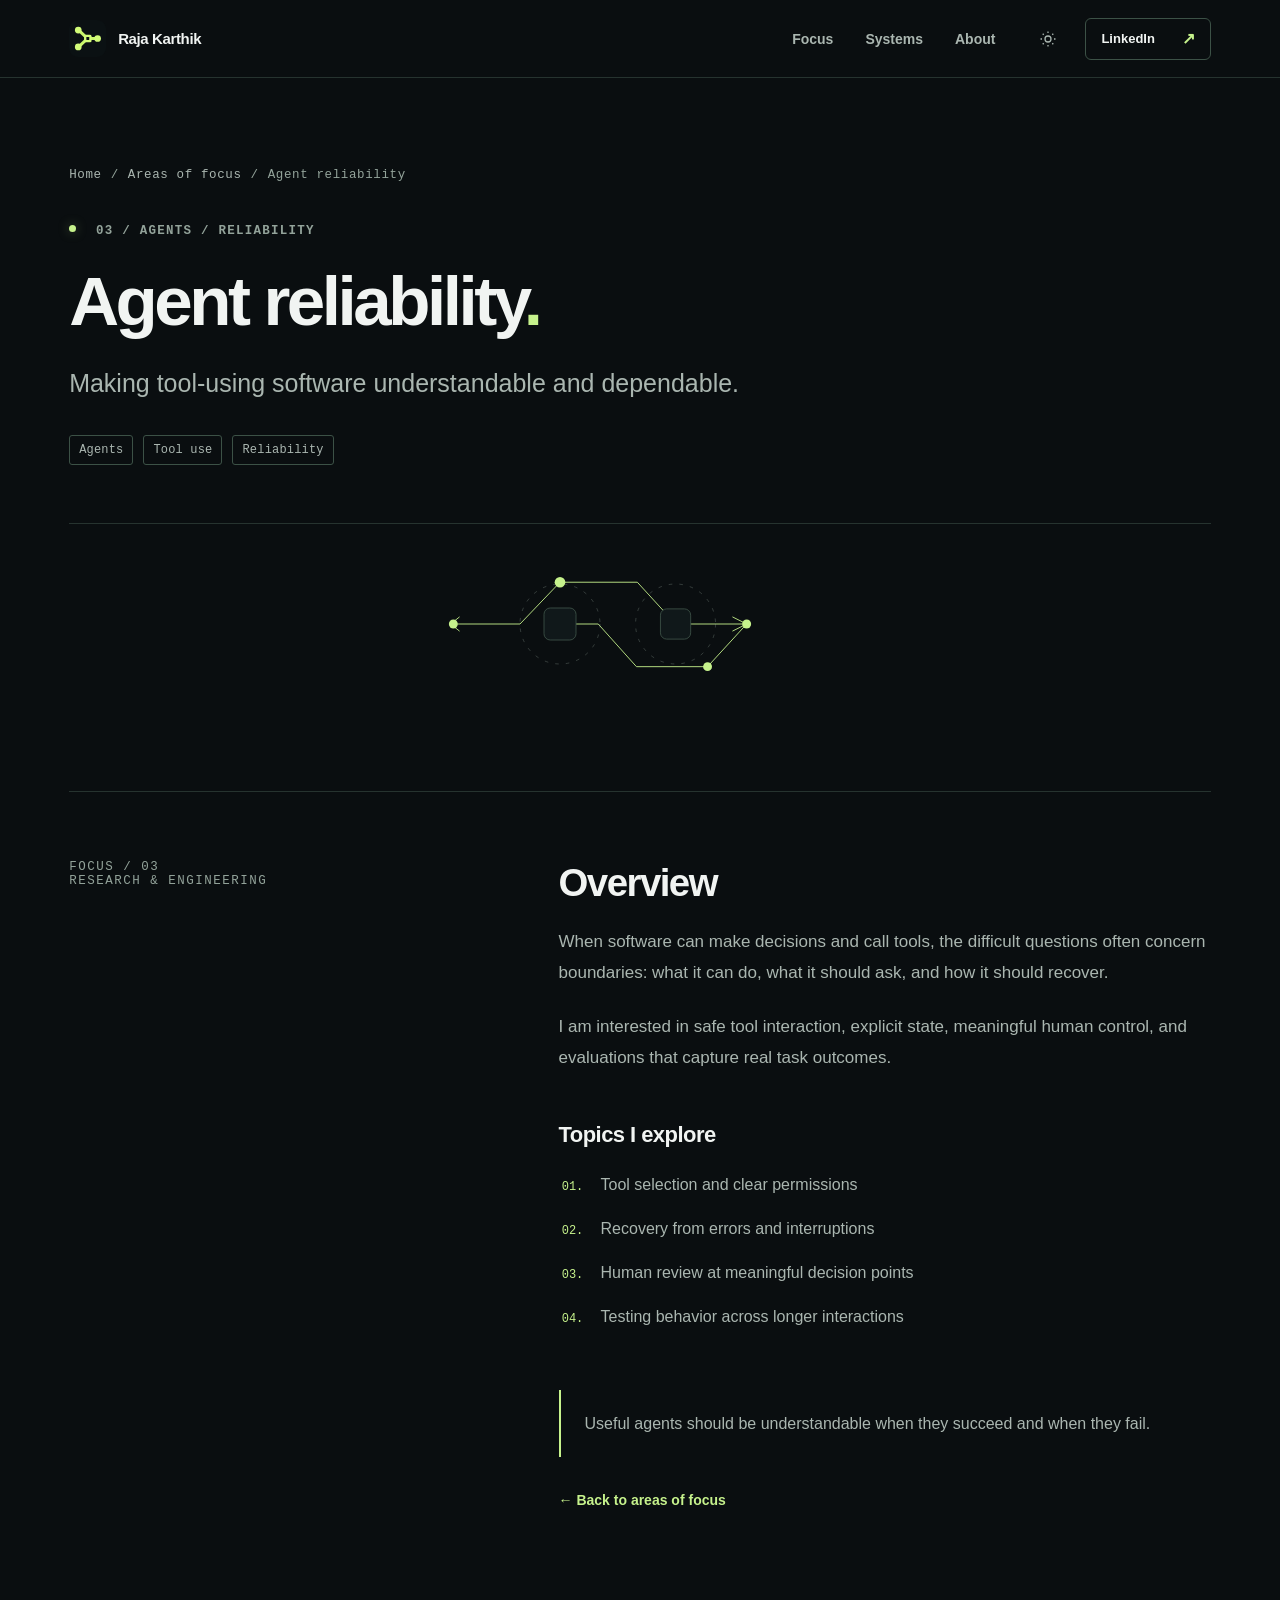
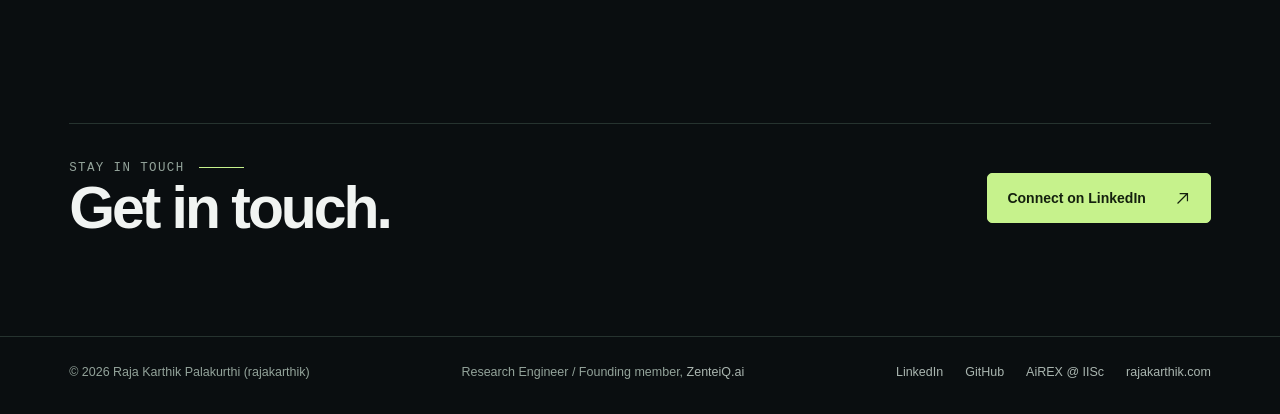
==== commit 8b45b031: "Add GitHub link, handle, and country to identity data" ====
--- a/work/agent-runtimes/index.html
+++ b/work/agent-runtimes/index.html
@@ -18,7 +18,7 @@
 <link rel="mask-icon" href="/assets/safari-pinned-tab.svg" color="#8fc348">
 <link rel="apple-touch-icon" href="/apple-touch-icon.png" sizes="180x180"><link rel="manifest" href="/site.webmanifest">
 <link rel="stylesheet" href="/assets/style.css">
-<script type="application/ld+json">{"@context":"https://schema.org","@graph":[{"@type":"WebPage","@id":"https://rajakarthik.com/work/agent-runtimes/#webpage","url":"https://rajakarthik.com/work/agent-runtimes/","name":"Agent reliability | Raja Karthik Palakurthi","description":"Practical questions about tool use, recoverable workflows, and human oversight.","inLanguage":"en","author":{"@id":"https://rajakarthik.com/#person"}},{"@type":"BreadcrumbList","itemListElement":[{"@type":"ListItem","position":1,"name":"Home","item":"https://rajakarthik.com/"},{"@type":"ListItem","position":2,"name":"Areas of focus","item":"https://rajakarthik.com/#work"},{"@type":"ListItem","position":3,"name":"Agent reliability","item":"https://rajakarthik.com/work/agent-runtimes/"}]},{"@type":"Person","@id":"https://rajakarthik.com/#person","name":"Raja Karthik Palakurthi","alternateName":["Raja Karthik","Palakurthi Raja Karthik"],"url":"https://rajakarthik.com/","jobTitle":"Research Engineer","image":{"@type":"ImageObject","url":"https://rajakarthik.com/assets/raja-karthik-portrait.jpg","width":416,"height":416},"description":"Research Engineer and founding member of ZenteiQ.ai. Former Project Associate at AiREX Lab, Department of Computational and Data Sciences, Indian Institute of Science (IISc).","worksFor":{"@type":"Organization","name":"ZenteiQ.ai","url":"https://zenteiq.ai/"},"sameAs":["https://www.linkedin.com/in/palakurthirajakarthik/"],"subjectOf":[{"@type":"WebPage","name":"AiREX Lab alumni listing","url":"https://airexlab.cds.iisc.ac.in/alumni/"},{"@type":"WebPage","name":"AiREX Lab team listing","url":"https://airexlab.cds.iisc.ac.in/meet-our-team/"}],"knowsAbout":["AI systems","Language models","Model evaluation","Information retrieval","Software engineering","Agent reliability"]}]}</script>
+<script type="application/ld+json">{"@context":"https://schema.org","@graph":[{"@type":"WebPage","@id":"https://rajakarthik.com/work/agent-runtimes/#webpage","url":"https://rajakarthik.com/work/agent-runtimes/","name":"Agent reliability | Raja Karthik Palakurthi","description":"Practical questions about tool use, recoverable workflows, and human oversight.","inLanguage":"en","author":{"@id":"https://rajakarthik.com/#person"}},{"@type":"BreadcrumbList","itemListElement":[{"@type":"ListItem","position":1,"name":"Home","item":"https://rajakarthik.com/"},{"@type":"ListItem","position":2,"name":"Areas of focus","item":"https://rajakarthik.com/#work"},{"@type":"ListItem","position":3,"name":"Agent reliability","item":"https://rajakarthik.com/work/agent-runtimes/"}]},{"@type":"Person","@id":"https://rajakarthik.com/#person","name":"Raja Karthik Palakurthi","alternateName":["rajakarthik","Raja Karthik","Karthik Palakurthi","Palakurthi Karthik","Raja Palakurthi","Palakurthi Raja","Karthik Raja","Palakurthi Raja Karthik","Karthik Raja Palakurthi","Palakurthi Karthik Raja","Raja Palakurthi Karthik","Karthik Palakurthi Raja","R. K. Palakurthi","R K Palakurthi","Palakurthi R. K.","Raja Karthik P.","P. Raja Karthik","Palakurthi R. Karthik"],"url":"https://rajakarthik.com/","jobTitle":"Research Engineer","image":{"@type":"ImageObject","url":"https://rajakarthik.com/assets/raja-karthik-portrait.jpg","width":416,"height":416},"description":"Research Engineer and founding member of ZenteiQ.ai. Former Project Associate at AiREX Lab, Department of Computational and Data Sciences, Indian Institute of Science (IISc).","worksFor":{"@type":"Organization","name":"ZenteiQ.ai","url":"https://zenteiq.ai/"},"sameAs":["https://www.linkedin.com/in/palakurthirajakarthik/","https://github.com/palakurthiraja1"],"address":{"@type":"PostalAddress","addressCountry":"IN"},"subjectOf":[{"@type":"WebPage","name":"AiREX Lab alumni listing","url":"https://airexlab.cds.iisc.ac.in/alumni/"},{"@type":"WebPage","name":"AiREX Lab team listing","url":"https://airexlab.cds.iisc.ac.in/meet-our-team/"}],"knowsAbout":["AI systems","Language models","Model evaluation","Information retrieval","Software engineering","Agent reliability"]}]}</script>
 <script>try{const t=localStorage.getItem('rkp-theme');if(t==='dark'||t==='light')document.documentElement.dataset.theme=t;}catch(e){}</script>
 <script defer src="/assets/site.js"></script>
 </head><body><a href="#main" class="skip-link">Skip to content</a>
@@ -42,7 +42,7 @@
  <section class="contact" id="contact" aria-labelledby="contactHeading"><div class="container contact-inner"><div><div class="index-line">STAY IN TOUCH</div><h2 id="contactHeading">Get in touch.</h2></div><div class="contact-buttons"><a class="btn btn-primary" href="https://www.linkedin.com/in/palakurthirajakarthik/" target="_blank" rel="me noopener noreferrer">Connect on LinkedIn <svg viewBox="0 0 24 24" fill="none" stroke="currentColor" stroke-width="1.7" aria-hidden="true"><path d="M5 19 19 5M8 5h11v11"/></svg></a></div></div></section>
 </main>
 <footer class="footer"><div class="container footer-content">
-    <span>&copy; 2026 Raja Karthik Palakurthi</span>
+    <span>&copy; 2026 Raja Karthik Palakurthi (rajakarthik)</span>
     <span class="footer-title">Research Engineer / Founding member, <a href="https://zenteiq.ai/" target="_blank" rel="noopener noreferrer">ZenteiQ.ai</a></span>
-    <div class="footer-links"><a href="https://www.linkedin.com/in/palakurthirajakarthik/" rel="me noopener noreferrer" target="_blank">LinkedIn</a><a href="https://airexlab.cds.iisc.ac.in/alumni/" target="_blank" rel="noopener noreferrer">AiREX @ IISc</a><a href="/">rajakarthik.com</a></div>
+    <div class="footer-links"><a href="https://www.linkedin.com/in/palakurthirajakarthik/" rel="me noopener noreferrer" target="_blank">LinkedIn</a><a href="https://github.com/palakurthiraja1" rel="me noopener noreferrer" target="_blank">GitHub</a><a href="https://airexlab.cds.iisc.ac.in/alumni/" target="_blank" rel="noopener noreferrer">AiREX @ IISc</a><a href="/">rajakarthik.com</a></div>
     </div></footer></body></html>
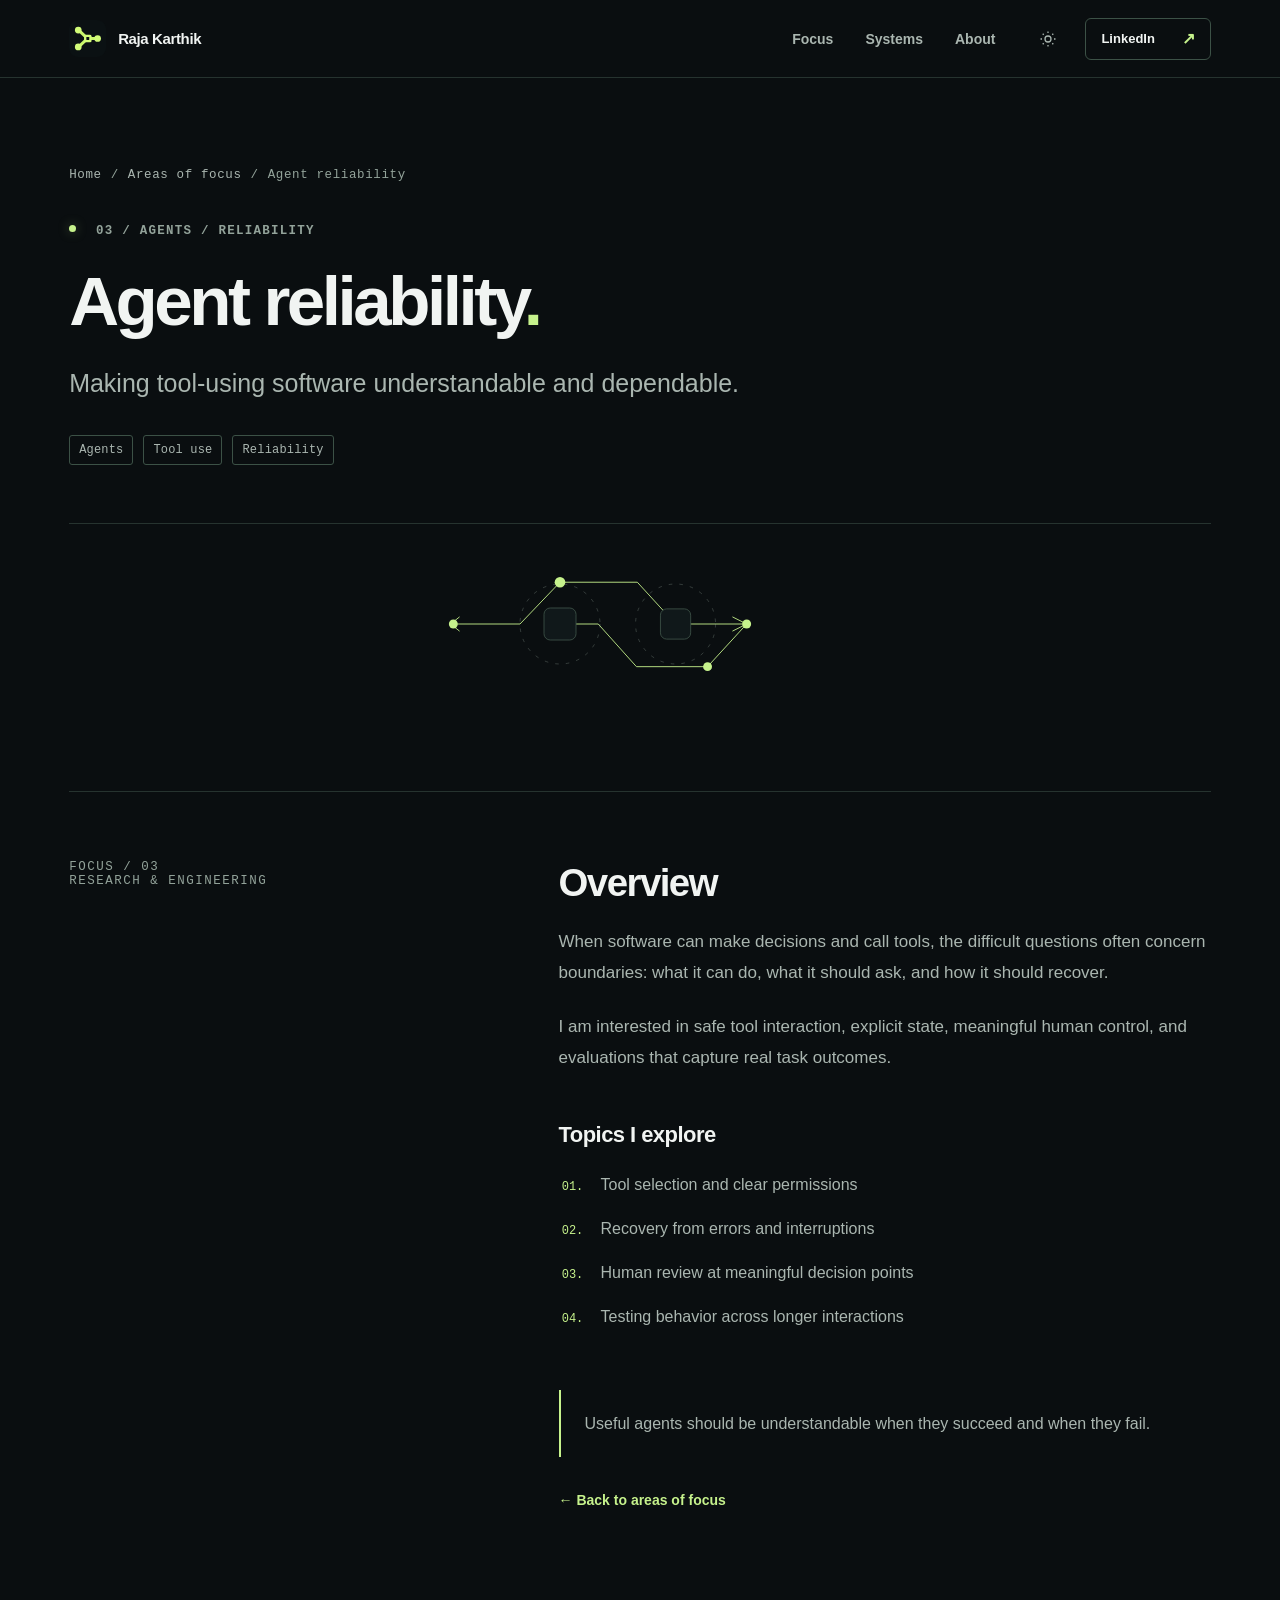
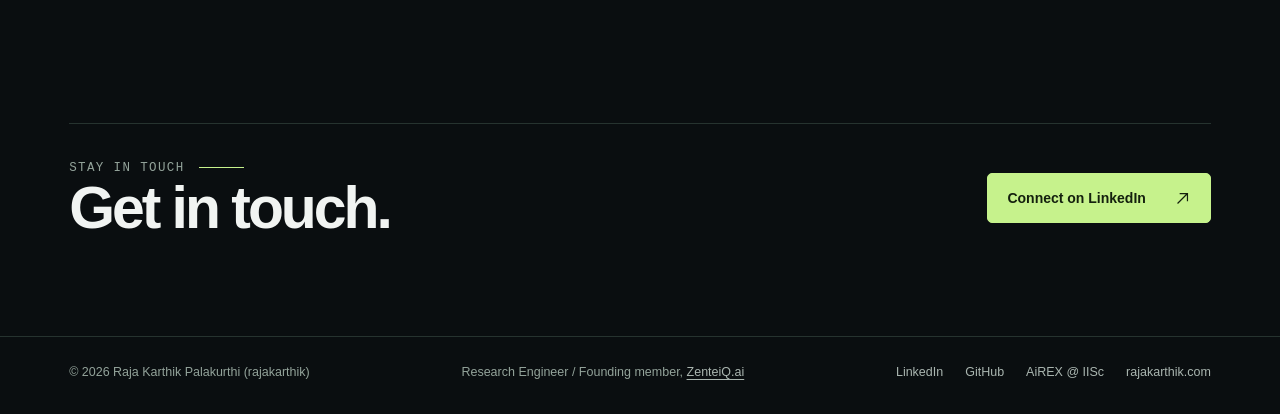
==== commit ea7c78f1: "Inline stylesheet, add responsive portrait, underline footer link" ====
--- a/work/agent-runtimes/index.html
+++ b/work/agent-runtimes/index.html
@@ -7,18 +7,260 @@
 <link rel="canonical" href="https://rajakarthik.com/work/agent-runtimes/"><link rel="describedby" type="text/plain" href="/llms.txt"><link rel="alternate" type="text/markdown" href="/work/agent-runtimes/index.md"><meta name="robots" content="index,follow,max-image-preview:large">
 <meta property="og:type" content="website"><meta property="og:site_name" content="Raja Karthik Palakurthi"><meta property="og:locale" content="en_US">
 <meta property="og:url" content="https://rajakarthik.com/work/agent-runtimes/"><meta property="og:title" content="Agent reliability | Raja Karthik Palakurthi">
-<meta property="og:description" content="Practical questions about tool use, recoverable workflows, and human oversight. Personal notes by Raja Karthik Palakurthi."><meta property="og:image" content="https://rajakarthik.com/assets/og-systems.png">
+<meta property="og:description" content="Practical questions about tool use, recoverable workflows, and human oversight. Personal notes by Raja Karthik Palakurthi."><meta property="og:image" content="https://rajakarthik.com/assets/og-portrait.png">
 <meta property="og:image:type" content="image/png"><meta property="og:image:width" content="1200"><meta property="og:image:height" content="630">
-<meta property="og:image:alt" content="Raja Karthik Palakurthi, Research Engineer and founding member of ZenteiQ.ai, with abstract AI systems diagram">
-<meta name="twitter:card" content="summary_large_image"><meta name="twitter:image:alt" content="Abstract inference execution graph and the name Raja Karthik Palakurthi"><meta name="twitter:title" content="Agent reliability | Raja Karthik Palakurthi"><meta name="twitter:description" content="Practical questions about tool use, recoverable workflows, and human oversight. Personal notes by Raja Karthik Palakurthi."><meta name="twitter:image" content="https://rajakarthik.com/assets/og-systems.png">
+<meta property="og:image:alt" content="Raja Karthik Palakurthi, Research Engineer and founding member of ZenteiQ.ai">
+<meta name="twitter:card" content="summary_large_image"><meta name="twitter:image:alt" content="Raja Karthik Palakurthi, Research Engineer and founding member of ZenteiQ.ai"><meta name="twitter:title" content="Agent reliability | Raja Karthik Palakurthi"><meta name="twitter:description" content="Practical questions about tool use, recoverable workflows, and human oversight. Personal notes by Raja Karthik Palakurthi."><meta name="twitter:image" content="https://rajakarthik.com/assets/og-portrait.png">
 <link rel="icon" href="/favicon.ico" type="image/x-icon" sizes="16x16 32x32 48x48 64x64">
 <link rel="icon" type="image/svg+xml" sizes="any" href="/assets/favicon.svg">
 <link rel="icon" type="image/png" sizes="48x48" href="/assets/favicon-48.png">
 <link rel="icon" type="image/png" sizes="96x96" href="/assets/favicon-96.png">
 <link rel="mask-icon" href="/assets/safari-pinned-tab.svg" color="#8fc348">
 <link rel="apple-touch-icon" href="/apple-touch-icon.png" sizes="180x180"><link rel="manifest" href="/site.webmanifest">
-<link rel="stylesheet" href="/assets/style.css">
-<script type="application/ld+json">{"@context":"https://schema.org","@graph":[{"@type":"WebPage","@id":"https://rajakarthik.com/work/agent-runtimes/#webpage","url":"https://rajakarthik.com/work/agent-runtimes/","name":"Agent reliability | Raja Karthik Palakurthi","description":"Practical questions about tool use, recoverable workflows, and human oversight.","inLanguage":"en","author":{"@id":"https://rajakarthik.com/#person"}},{"@type":"BreadcrumbList","itemListElement":[{"@type":"ListItem","position":1,"name":"Home","item":"https://rajakarthik.com/"},{"@type":"ListItem","position":2,"name":"Areas of focus","item":"https://rajakarthik.com/#work"},{"@type":"ListItem","position":3,"name":"Agent reliability","item":"https://rajakarthik.com/work/agent-runtimes/"}]},{"@type":"Person","@id":"https://rajakarthik.com/#person","name":"Raja Karthik Palakurthi","alternateName":["rajakarthik","Raja Karthik","Karthik Palakurthi","Palakurthi Karthik","Raja Palakurthi","Palakurthi Raja","Karthik Raja","Palakurthi Raja Karthik","Karthik Raja Palakurthi","Palakurthi Karthik Raja","Raja Palakurthi Karthik","Karthik Palakurthi Raja","R. K. Palakurthi","R K Palakurthi","Palakurthi R. K.","Raja Karthik P.","P. Raja Karthik","Palakurthi R. Karthik"],"url":"https://rajakarthik.com/","jobTitle":"Research Engineer","image":{"@type":"ImageObject","url":"https://rajakarthik.com/assets/raja-karthik-portrait.jpg","width":416,"height":416},"description":"Research Engineer and founding member of ZenteiQ.ai. Former Project Associate at AiREX Lab, Department of Computational and Data Sciences, Indian Institute of Science (IISc).","worksFor":{"@type":"Organization","name":"ZenteiQ.ai","url":"https://zenteiq.ai/"},"sameAs":["https://www.linkedin.com/in/palakurthirajakarthik/","https://github.com/palakurthiraja1"],"address":{"@type":"PostalAddress","addressCountry":"IN"},"subjectOf":[{"@type":"WebPage","name":"AiREX Lab alumni listing","url":"https://airexlab.cds.iisc.ac.in/alumni/"},{"@type":"WebPage","name":"AiREX Lab team listing","url":"https://airexlab.cds.iisc.ac.in/meet-our-team/"}],"knowsAbout":["AI systems","Language models","Model evaluation","Information retrieval","Software engineering","Agent reliability"]}]}</script>
+<style>/* Raja Karthik Palakurthi — personal portfolio, 2026. Zero dependencies. */
+:root {
+  color-scheme: dark;
+  --bg:#0a0e10; --bg-2:#0d1315; --panel:#10181a; --panel-2:#141e20;
+  --ink:#f1f4f2; --ink-dim:#aab6b0; --muted:#93a39a; --subtle:#738780;
+  --line:#26332f; --line-strong:#3c5146; --accent:#c6f28c; --accent-soft:#e1ffbc;
+  --accent-ink:#14200e; --accent-wash:rgba(198,242,140,.08);
+  --shadow:0 25px 80px rgba(0,0,0,.25); --section:clamp(88px,10vw,160px);
+  --radius:12px;
+}
+html[data-theme="light"] {
+  color-scheme:light;
+  --bg:#f5f7f3; --bg-2:#ecf1ea; --panel:#ffffff; --panel-2:#eef3ed;
+  --ink:#142019; --ink-dim:#3a5145; --muted:#4b6255; --subtle:#64766a;
+  --line:#cedbd0; --line-strong:#abc0ad; --accent:#265c3a; --accent-soft:#1f5133;
+  --accent-ink:#fff; --accent-wash:rgba(38,92,58,.07);
+  --shadow:0 20px 55px rgba(30,70,35,.08);
+}
+*,*::before,*::after {box-sizing:border-box}
+html{scroll-behavior:smooth;scroll-padding-top:86px}
+body{margin:0;background:var(--bg);color:var(--ink);font-family:Inter,-apple-system,BlinkMacSystemFont,"Segoe UI",Arial,sans-serif;-webkit-font-smoothing:antialiased;text-rendering:optimizeLegibility;overflow-x:hidden}
+body.dialog-open{overflow:hidden}
+a{color:inherit;text-decoration:none}button{font:inherit}svg,img,canvas{max-width:100%}
+button,a{-webkit-tap-highlight-color:transparent}
+::selection{background:var(--accent);color:var(--accent-ink)}
+:focus-visible{outline:2px solid var(--accent);outline-offset:4px}
+.sr-only{position:absolute;clip-path:inset(50%);width:1px;height:1px;overflow:hidden;white-space:nowrap}
+.container{width:min(100% - 2 * clamp(22px,5.8vw,90px),1340px);margin-inline:auto}
+.skip-link{position:fixed;z-index:500;top:-70px;left:14px;padding:13px 18px;background:var(--accent);color:var(--accent-ink);border-radius:6px;font-weight:750}.skip-link:focus{top:15px}
+.grain{position:fixed;inset:0;z-index:100;pointer-events:none;opacity:.12;background-image:url("data:image/svg+xml,%3Csvg viewBox='0 0 160 160' xmlns='http://www.w3.org/2000/svg'%3E%3Cfilter id='noise'%3E%3CfeTurbulence type='fractalNoise' baseFrequency='.68' numOctaves='2' stitchTiles='stitch'/%3E%3C/filter%3E%3Crect width='100%25' height='100%25' filter='url(%23noise)' opacity='.13'/%3E%3C/svg%3E")}
+.reading-progress{position:fixed;left:0;top:0;right:0;height:2px;z-index:350;pointer-events:none}.reading-progress span{display:block;width:0;height:100%;background:var(--accent);box-shadow:0 0 14px var(--accent)}
+/* Navigation */
+.header{height:78px;border-bottom:1px solid var(--line);background:color-mix(in srgb,var(--bg) 90%,transparent);backdrop-filter:blur(17px);-webkit-backdrop-filter:blur(17px);position:sticky;top:0;z-index:90}
+.nav{height:100%;display:flex;align-items:center;gap:32px;justify-content:space-between}
+.brand{display:inline-flex;align-items:center;gap:11px;min-width:220px;white-space:nowrap}.brand-mark{height:29px;width:29px;color:var(--accent)}.brand-label{font-family:ui-monospace,SFMono-Regular,Consolas,"Liberation Mono",monospace;font-size:12.5px;font-weight:650;letter-spacing:.15em}.brand-dot{color:var(--accent)}
+.nav-links{display:flex;align-items:center;gap:32px;margin-left:auto}.nav-links a{font-size:13.5px;color:var(--ink-dim);font-weight:550;transition:color .2s}.nav-links a:hover,.nav-links a[aria-current="page"]{color:var(--accent)}
+.nav-actions{display:flex;align-items:center;gap:16px}.icon-btn{width:42px;height:42px;display:grid;place-items:center;cursor:pointer;border:1px solid transparent;border-radius:8px;background:transparent;color:var(--ink-dim);transition:background .2s,color .2s}.icon-btn:hover{color:var(--ink);background:var(--accent-wash)}.icon-btn svg{width:18px;height:18px}.icon-btn .moon{display:none}html[data-theme="light"] .icon-btn .moon{display:block}html[data-theme="light"] .icon-btn .sun{display:none}
+.nav-cta{display:inline-flex;align-items:center;gap:27px;min-height:42px;padding:0 15px;border:1px solid var(--line-strong);border-radius:6px;font-size:13px;font-weight:600;transition:border-color .2s,background .2s}.nav-cta:hover{border-color:var(--accent);background:var(--accent-wash)}.nav-cta span{font-size:16px;color:var(--accent)}
+.mobile-menu{display:none;border:1px solid var(--line);background:none;width:42px;height:42px;border-radius:6px;color:var(--ink);cursor:pointer;align-items:center;justify-content:center}.mobile-menu svg{width:20px;height:20px}
+/* Shared */
+.mono,.eyebrow,.section-index,.micro,.feature-index,.label,.tag,.item-meta,.visual-hud,.visual-foot,.orb-chip,.flow-step-num,.flow-meta,.footer,.project-kicker,.breadcrumb,.technical-meta,.work-small,.project-list li::marker{font-family:ui-monospace,SFMono-Regular,Consolas,"Liberation Mono",monospace}
+.eyebrow,.section-index{font-size:13px;letter-spacing:.10em;font-weight:600;color:var(--muted)}
+.signal{display:inline-block;width:7px;height:7px;border-radius:50%;background:var(--accent);box-shadow:0 0 12px rgba(198,242,140,.35);margin-right:11px;vertical-align:2px}
+.lead{font-size:clamp(17px,1.65vw,21px);line-height:1.6;color:var(--ink-dim)}
+.btn{min-height:50px;display:inline-flex;align-items:center;justify-content:space-between;gap:28px;padding:0 19px;border:1px solid var(--line-strong);border-radius:5px;font-size:14px;font-weight:680;transition:transform .2s,border-color .2s,background .2s;cursor:pointer}
+.btn:hover{transform:translateY(-2px);border-color:var(--accent)}.btn:active{transform:translateY(0)}.btn svg{width:17px;height:17px}.btn-primary{background:var(--accent);border-color:var(--accent);color:var(--accent-ink)}.btn-primary:hover{background:var(--accent-soft);border-color:var(--accent-soft)}.btn-ghost{background:transparent;color:var(--ink)}.btn-ghost:hover{background:var(--accent-wash)}
+.section{padding-block:var(--section)}.section-rule{height:1px;background:var(--line)}.section-head{display:flex;align-items:end;justify-content:space-between;gap:32px;margin-bottom:35px}.section-head h2{font-size:clamp(37px,4.6vw,65px);line-height:1.07;letter-spacing:-.065em;margin:18px 0 0;font-weight:640}.section-head>p{font-size:16.5px;line-height:1.7;color:var(--ink-dim);max-width:370px;margin:0 0 4px}.index-line{display:flex;align-items:center;gap:14px;color:var(--muted);font-size:12.5px;font-family:ui-monospace,SFMono-Regular,Consolas,monospace;letter-spacing:.11em}.index-line::after{content:"";width:45px;height:1px;background:var(--accent)}
+/* Hero */
+.hero{padding-top:clamp(50px,7.5vw,108px)}.hero-main{display:grid;grid-template-columns:minmax(0,1.02fr) minmax(0,.98fr);gap:clamp(20px,3.5vw,64px);align-items:center;min-height:580px}
+.hero-copy{padding:20px 0 50px;position:relative;z-index:2}.hero h1{font-size:clamp(57px,6.3vw,105px);line-height:1.035;letter-spacing:-.072em;font-weight:500;margin:31px -80px 25px 0;white-space:nowrap}.hero h1 span{color:var(--ink-dim)}
+.hero-statement{font-size:clamp(22px,2.2vw,30px);line-height:1.37;letter-spacing:-.035em;max-width:550px;font-weight:480;margin:0 0 20px}.hero-description{font-size:16.8px;line-height:1.7;max-width:550px;color:var(--ink-dim);margin:0 0 32px}.hero-buttons{display:flex;flex-wrap:wrap;gap:12px}
+.hero-visual{width:100%;min-height:510px;position:relative;isolation:isolate}.visual-caption{position:absolute;top:10px;left:9%;right:5%;display:flex;justify-content:space-between;align-items:center;gap:20px;z-index:3}.visual-hud{font-size:12px;letter-spacing:.1em;color:var(--muted)}.visual-hud:last-child{color:var(--subtle)}
+.orb-stage{position:absolute;inset:23px 0 52px;overflow:hidden;border-radius:50%;background:radial-gradient(ellipse 46% 43% at 50% 50%,rgba(171,239,133,.035),transparent 79%)}.orb-stage::before{content:"";position:absolute;inset:11% 12%;border-radius:50%;border:1px solid rgba(155,216,139,.085);transform:rotate(-22deg) scaleY(.79)}.orb-stage::after{content:"";position:absolute;left:50%;top:50%;width:5px;height:5px;border-radius:50%;background:var(--accent);box-shadow:0 0 25px 6px rgba(198,242,140,.22)}
+.orb-stage canvas{width:100%;height:100%;display:block;position:relative;z-index:2}
+.orb-chip{position:absolute;z-index:4;border:1px solid var(--line-strong);background:color-mix(in srgb,var(--bg) 87%,transparent);backdrop-filter:blur(5px);border-radius:3px;padding:8px 11px;font-size:11.5px;letter-spacing:.075em;color:var(--ink-dim);pointer-events:none}.orb-chip::before{content:"";display:inline-block;width:5px;height:5px;margin-right:9px;background:var(--accent);vertical-align:2px}.orb-chip.chip-a{left:5%;top:31%}.orb-chip.chip-b{right:1%;top:43%}.orb-chip.chip-c{left:15%;bottom:23%}.orb-chip.chip-d{right:8%;bottom:22%}
+.visual-foot{position:absolute;left:9%;right:5%;bottom:10px;display:flex;align-items:center;justify-content:space-between;gap:12px;color:var(--subtle);font-size:12px;letter-spacing:.09em}.visual-foot .motion-button{background:transparent;border:0;padding:8px 2px;color:var(--muted);cursor:pointer;font-family:inherit;font-size:12px;letter-spacing:.05em}.motion-button:hover{color:var(--accent)}
+.hero-bottom{border-top:1px solid var(--line);border-bottom:1px solid var(--line);padding:23px 0;margin-top:20px;display:flex;align-items:center;gap:22px;flex-wrap:wrap;font-size:13px;color:var(--ink-dim)}.hero-bottom .item-meta{color:var(--muted);letter-spacing:.08em;font-size:12.5px;margin-right:16px}.hero-bottom .separator{opacity:.4;color:var(--accent)}.hero-bottom .end{margin-left:auto;font-size:12px;color:var(--muted)}
+/* Work */
+.work{padding-top:clamp(93px,9vw,132px)}.filters{display:flex;gap:8px;flex-wrap:wrap;margin:5px 0 26px}.filter{background:transparent;border:1px solid var(--line);border-radius:5px;color:var(--muted);padding:11px 15px;cursor:pointer;font-size:13px;font-weight:630;min-height:40px;transition:background .2s,color .2s,border-color .2s}.filter:hover,.filter:focus-visible{border-color:var(--line-strong);color:var(--ink)}.filter[aria-pressed="true"]{background:var(--accent);color:var(--accent-ink);border-color:var(--accent)}
+.work-grid{display:grid;grid-template-columns:repeat(2,minmax(0,1fr));gap:16px}.project-card{border:1px solid var(--line);border-radius:10px;background:var(--panel);position:relative;overflow:hidden;min-width:0;display:flex;flex-direction:column;transition:transform .25s,border-color .25s,box-shadow .25s}.project-card:hover{transform:translateY(-4px);border-color:var(--line-strong);box-shadow:var(--shadow)}.project-card[hidden]{display:none!important}.project-card.featured{grid-column:1/-1;display:grid;grid-template-columns:1.13fr .87fr;min-height:340px}.project-copy{padding:clamp(25px,3.5vw,41px);display:flex;flex-direction:column;flex:1}.project-kicker{font-size:12px;letter-spacing:.09em;color:var(--muted);display:flex;align-items:center;justify-content:space-between;gap:20px}.project-kicker span:last-child{color:var(--accent)}.project-card h3{font-size:clamp(25px,2.25vw,37px);line-height:1.16;letter-spacing:-.047em;font-weight:630;margin:22px 0 12px}.project-card:not(.featured) h3{font-size:clamp(24px,2.3vw,30px)}.project-card p{color:var(--ink-dim);font-size:15.8px;line-height:1.72;margin:0;max-width:510px}.project-footer{display:flex;justify-content:space-between;align-items:end;gap:20px;margin-top:auto;padding-top:37px}.tag-list{display:flex;flex-wrap:wrap;gap:8px}.tag{font-size:12px;letter-spacing:.015em;color:var(--ink-dim);border:1px solid var(--line-strong);padding:7px 9px;border-radius:3px;white-space:nowrap}.project-link{width:39px;height:39px;border:1px solid var(--line-strong);display:grid;place-items:center;border-radius:5px;flex:none;transition:background .2s,color .2s,border-color .2s}.project-link svg{width:19px;height:19px}.project-card:hover .project-link,.project-link:hover{background:var(--accent);border-color:var(--accent);color:var(--accent-ink)}.project-card.featured .project-copy{padding:44px 48px}.project-card.featured h3{font-size:clamp(30px,3.2vw,47px)}
+.project-art{height:145px;position:relative;overflow:hidden;background:radial-gradient(circle at 75% 45%,rgba(168,241,125,.085),transparent 60%),linear-gradient(170deg,var(--panel-2),var(--panel));border-bottom:1px solid var(--line)}.project-art svg{width:100%;height:100%;display:block;overflow:visible}.project-art .line,.detail-visual .line{stroke:var(--accent);stroke-width:1;fill:none}.project-art .dim-line,.detail-visual .dim-line{stroke:var(--muted);stroke-opacity:.35;stroke-width:1;fill:none}.project-art .node,.detail-visual .node{fill:var(--accent)}.project-art .box,.detail-visual .box{stroke:var(--line-strong);fill:var(--panel);stroke-width:1}.project-card.featured .project-art{height:auto;border:0;border-left:1px solid var(--line)}.project-art::after{content:"";position:absolute;inset:0;pointer-events:none;background-image:linear-gradient(rgba(174,237,151,.03) 1px,transparent 1px),linear-gradient(90deg,rgba(174,237,151,.03) 1px,transparent 1px);background-size:28px 28px;mask-image:linear-gradient(90deg,transparent,#000)}.project-card:hover .project-art .pulse{animation:blink 1.35s ease-in-out infinite alternate}.project-art .moving-dot{animation:floaty 5s ease-in-out infinite}.project-art .moving-dot.slow{animation-delay:-2.5s}
+/* Focus */
+.focus{background:var(--bg-2);border-block:1px solid var(--line)}.focus-grid{display:grid;grid-template-columns:repeat(3,minmax(0,1fr));border-top:1px solid var(--line);margin-top:39px}.focus-card{padding:29px 28px 8px;border-right:1px solid var(--line)}.focus-card:first-child{padding-left:0}.focus-card:last-child{border:0}.focus-number{font:600 12px ui-monospace,SFMono-Regular,Consolas,monospace;color:var(--accent)}.focus-card h3{font-size:22px;letter-spacing:-.03em;font-weight:640;margin:25px 0 10px}.focus-card p{color:var(--ink-dim);font-size:15.5px;line-height:1.7;max-width:350px;margin:0 0 20px}
+/* systems explorer */
+.systems-grid{display:grid;grid-template-columns:minmax(0,.8fr) minmax(0,1.2fr);gap:clamp(38px,7vw,100px);align-items:start}.systems-copy h2{font-size:clamp(37px,4.35vw,60px);line-height:1.1;letter-spacing:-.058em;font-weight:640;margin:22px 0 19px}.systems-copy>p{max-width:450px;color:var(--ink-dim);font-size:16.5px;line-height:1.75}.systems-note{font-size:12.5px;letter-spacing:.025em;color:var(--muted);margin-top:26px;display:flex;gap:9px;align-items:center}.systems-note svg{width:15px;height:15px;color:var(--accent)}
+.explorer{border:1px solid var(--line);border-radius:10px;background:var(--panel);overflow:hidden}.explorer-top{padding:18px 22px;display:flex;justify-content:space-between;gap:20px;align-items:center;border-bottom:1px solid var(--line)}.explorer-top .mono{font-size:12px;color:var(--muted);letter-spacing:.085em}.explorer-top .status{font-size:12px;color:var(--accent);display:flex;align-items:center;gap:9px}.explorer-top .status::before{content:"";height:6px;width:6px;border-radius:50%;background:var(--accent)}
+.flow-steps{display:grid;grid-template-columns:repeat(5,1fr);border-bottom:1px solid var(--line);padding:20px 13px 17px}.flow-step{position:relative;display:flex;flex-direction:column;align-items:center;gap:11px;background:transparent;border:0;min-width:0;padding:8px 2px;cursor:pointer;color:var(--muted)}.flow-step:not(:last-child)::after{content:"";position:absolute;top:24px;left:calc(50% + 22px);width:calc(100% - 44px);border-top:1px solid var(--line-strong);pointer-events:none}.flow-step-circle{width:34px;height:34px;border-radius:50%;display:grid;place-items:center;border:1px solid var(--line-strong);background:var(--panel);transition:background .2s,border-color .2s,color .2s;position:relative;z-index:1}.flow-step-circle svg{height:17px;width:17px}.flow-step[aria-selected="true"]{color:var(--ink)}.flow-step[aria-selected="true"] .flow-step-circle{background:var(--accent);border-color:var(--accent);color:var(--accent-ink);box-shadow:0 0 0 6px var(--accent-wash)}.flow-step:not([aria-selected="true"]):hover .flow-step-circle{border-color:var(--accent)}.flow-step span:last-child{font-size:12px;font-weight:620;text-align:center;line-height:1.45}.flow-detail{padding:25px 29px 27px;min-height:203px}.flow-meta{font-size:12px;letter-spacing:.09em;color:var(--accent)}.flow-detail h3{margin:13px 0 9px;letter-spacing:-.035em;font-size:26px;font-weight:635}.flow-detail p{color:var(--ink-dim);line-height:1.65;font-size:15.5px;max-width:530px;margin:0}.flow-bottom{display:flex;align-items:center;justify-content:space-between;gap:18px;border-top:1px solid var(--line);padding:15px 22px}.flow-bottom .mono{color:var(--muted);font-size:12px;letter-spacing:.03em}.trace-button{display:inline-flex;align-items:center;gap:12px;border:1px solid var(--line-strong);background:transparent;border-radius:5px;color:var(--ink);font-size:12.5px;font-weight:650;min-height:35px;padding:0 13px;cursor:pointer}.trace-button:hover{border-color:var(--accent);color:var(--accent)}.trace-button svg{width:15px;height:15px}
+/* About + contact */
+.about{border-top:1px solid var(--line);background:var(--bg-2)}.about-wrap{display:grid;grid-template-columns:minmax(0,.9fr) minmax(0,1.1fr);gap:clamp(40px,9vw,150px)}.about h2{font-size:clamp(37px,4.7vw,66px);letter-spacing:-.062em;font-weight:640;line-height:1.08;margin:22px 0}.about-copy{padding-top:18px}.about-copy p{font-size:17px;line-height:1.8;color:var(--ink-dim);margin:0 0 16px}.about-copy p strong{color:var(--ink);font-weight:620}.about-tech{border-top:1px solid var(--line);margin-top:26px;padding-top:24px;display:grid;grid-template-columns:110px 1fr;gap:24px}.about-tech .mono{color:var(--muted);font-size:12px;line-height:1.8}.tech-tags{display:flex;flex-wrap:wrap;gap:8px}.tech-tags span{font-size:13px;border:1px solid var(--line-strong);border-radius:3px;color:var(--ink-dim);padding:7px 10px}
+.contact{padding-block:clamp(90px,9vw,145px)}.contact-inner{border-top:1px solid var(--line);padding-top:37px;display:flex;align-items:end;justify-content:space-between;gap:35px}.contact h2{font-size:clamp(44px,6.2vw,88px);line-height:1.07;letter-spacing:-.072em;max-width:730px;font-weight:635;margin:22px 0 0}.contact h2 span{color:var(--accent)}.contact-buttons{display:flex;gap:10px;flex-wrap:wrap;padding-bottom:5px}.footer{border-top:1px solid var(--line);padding:28px 0 34px;color:var(--muted);font-size:12.5px;letter-spacing:.035em}.footer-content{display:flex;justify-content:space-between;gap:20px;align-items:center;flex-wrap:wrap}.footer-content a{color:var(--ink-dim)}.footer-content a:hover{color:var(--accent)}
+/* Detail pages */
+.inner-page .header{margin-bottom:0}.detail-hero{padding-top:clamp(55px,7vw,108px);padding-bottom:68px}.breadcrumb{display:flex;align-items:center;gap:9px;font-size:12.5px;letter-spacing:.05em;color:var(--muted);margin-bottom:42px}.breadcrumb a{color:var(--ink-dim)}.breadcrumb a:hover{color:var(--accent)}.detail-hero .eyebrow{font-size:12.5px}.detail-hero h1{font-size:clamp(53px,6.3vw,92px);line-height:1.055;letter-spacing:-.069em;font-weight:630;max-width:960px;margin:27px 0 26px}.detail-hero .lede{font-size:clamp(19px,2vw,25px);line-height:1.58;color:var(--ink-dim);max-width:760px;margin:0}.detail-meta{display:flex;gap:10px;flex-wrap:wrap;margin-top:32px}.detail-content{display:grid;grid-template-columns:minmax(0,.38fr) minmax(0,.62fr);gap:clamp(35px,7vw,110px);padding-block:68px 130px;border-top:1px solid var(--line)}.detail-aside{font-size:12.5px;color:var(--muted);letter-spacing:.12em}.detail-main h2{font-size:clamp(28px,3vw,41px);letter-spacing:-.04em;line-height:1.2;margin:0 0 20px;font-weight:620}.detail-main p{font-size:17px;line-height:1.84;color:var(--ink-dim);margin:0 0 22px}.detail-main h3{font-size:22px;line-height:1.3;letter-spacing:-.025em;margin:48px 0 21px}.project-list{list-style:decimal-leading-zero;padding-left:32px;margin:0}.project-list li{padding:0 0 17px 10px;color:var(--ink-dim);font-size:16px;line-height:1.7}.project-list li::marker{color:var(--accent);font-size:12px}.detail-callout{border-left:2px solid var(--accent);padding:20px 24px;background:var(--accent-wash);margin:42px 0 0;color:var(--ink-dim);line-height:1.7;font-size:16px}.detail-back{display:flex;gap:10px;align-items:center;color:var(--accent);font-size:14px;font-weight:660;margin-top:35px;width:max-content}.detail-back:hover{text-decoration:underline}.detail-visual{border-top:1px solid var(--line);margin-top:58px;position:relative;height:200px;background:radial-gradient(ellipse at 55% 50%,var(--accent-wash),transparent 60%);display:flex;align-items:center;justify-content:center;overflow:hidden}.detail-visual svg{max-height:160px;max-width:540px;width:80%}.detail-visual .thin{stroke:var(--accent);stroke-opacity:.7;fill:none}.detail-visual .faint{stroke:var(--muted);stroke-opacity:.45;fill:none}.detail-visual .point{fill:var(--accent)}
+/* Microinteractions */
+.reveal{opacity:1;transform:none}html.js-ready .reveal{opacity:0;transform:translateY(18px);transition:opacity .7s ease,transform .7s ease}html.js-ready .reveal.in-view{opacity:1;transform:none}
+@keyframes blink{from{opacity:.38}to{opacity:1}}@keyframes floaty{0%,100%{transform:translateY(0)}50%{transform:translateY(-6px)}}
+/* Responsive */
+@media(max-width:1100px){.hero h1{font-size:clamp(55px,6.4vw,83px)}.hero-main{min-height:535px}.hero-visual{min-height:455px}.brand{min-width:185px}.nav-links{gap:22px}.project-card.featured .project-copy{padding:35px}}
+@media(max-width:880px){.hero-main{grid-template-columns:1fr;gap:0}.hero-copy{padding-bottom:15px}.hero h1{margin-right:0;font-size:clamp(58px,9vw,90px)}.hero-visual{max-width:600px;width:100%;margin:14px auto 18px;min-height:500px}.hero-bottom{margin-top:0}.nav-links{gap:19px}.systems-grid,.about-wrap{grid-template-columns:1fr;gap:32px}.systems-copy h2,.about h2{max-width:710px}.focus-card{padding-inline:20px}.contact-inner{align-items:start;flex-direction:column}.project-card.featured{min-height:300px}}
+@media(max-width:690px){:root{--section:86px}.container{width:calc(100% - 42px)}.header{height:70px}.brand{min-width:auto}.nav-links{display:none;position:absolute;top:69px;left:0;right:0;z-index:95;background:var(--bg);border-bottom:1px solid var(--line);padding:22px;flex-direction:column;align-items:start;gap:22px}.nav-links.open{display:flex}.nav-links a{font-size:16px}.mobile-menu{display:flex}.nav-cta{display:none}.nav-actions{gap:7px}.hero{padding-top:45px}.hero h1{font-size:clamp(46px,10.7vw,72px);letter-spacing:-.069em;white-space:normal;margin:27px 0 23px}.hero-statement{font-size:23px}.hero-description{font-size:16px}.hero-visual{min-height:390px;margin:10px auto 3px}.orb-chip{font-size:10.5px;padding:6px 8px}.orb-chip.chip-a{left:0%;top:32%}.orb-chip.chip-b{right:0}.orb-chip.chip-c{left:8%}.orb-chip.chip-d{right:3%}.hero-bottom{gap:10px 16px;padding:19px 0}.hero-bottom .end{display:none}.hero-bottom .item-meta{flex-basis:100%}.section-head{display:block}.section-head>p{margin-top:19px;max-width:520px}.work-grid{grid-template-columns:1fr;gap:14px}.project-card.featured{grid-column:auto;display:flex;min-height:0}.project-card.featured .project-art{height:160px;order:0;border-bottom:1px solid var(--line);border-left:0}.project-card.featured .project-copy{order:1;padding:29px}.project-art{height:145px}.project-copy{padding:27px}.project-card.featured h3,.project-card h3{font-size:29px}.project-footer{padding-top:26px}.focus-grid{grid-template-columns:1fr}.focus-card,.focus-card:first-child{padding:25px 0 24px;border:0;border-bottom:1px solid var(--line)}.focus-card:last-child{border-bottom:0}.focus-card h3{margin-top:15px}.systems-grid{gap:31px}.flow-detail{min-height:225px;padding:23px}.flow-step span:last-child{font-size:11px}.flow-steps{padding:18px 6px}.flow-bottom{padding:14px}.about-wrap{gap:10px}.about-copy{padding-top:0}.about-tech{grid-template-columns:1fr;gap:10px}.contact h2{font-size:clamp(43px,9.2vw,68px)}.detail-hero h1{font-size:clamp(47px,10vw,68px)}.detail-content{grid-template-columns:1fr;gap:20px;padding-bottom:90px}.detail-hero{padding-bottom:48px}.detail-visual{height:150px}}
+@media(max-width:410px){.container{width:calc(100% - 34px)}.brand-label{font-size:11.5px}.brand-mark{width:26px;height:26px}.hero h1{font-size:clamp(40px,10.7vw,53px)}.hero-statement{font-size:21px}.hero-visual{min-height:330px}.visual-hud{font-size:10.8px}.orb-chip{font-size:10px}.orb-chip.chip-d{display:none}.hero-buttons .btn{font-size:12.5px;gap:14px;padding-inline:13px}.hero-bottom{font-size:12.5px}.flow-step span:last-child{font-size:10.5px}.flow-step-circle{width:30px;height:30px}.flow-step:not(:last-child)::after{top:22px;left:calc(50% + 21px);width:calc(100% - 42px)}.flow-detail h3{font-size:24px}}
+@media(prefers-reduced-motion:reduce){*,*::before,*::after{scroll-behavior:auto!important;animation-duration:.01ms!important;animation-iteration-count:1!important;transition-duration:.01ms!important}html.js-ready .reveal{opacity:1;transform:none}}
+
+/* 2026 editorial revision: use the original graphite/lime identity without template-like cards. */
+body{font-family:-apple-system,BlinkMacSystemFont,"Segoe UI",Helvetica,Arial,sans-serif;letter-spacing:0}
+.grain,.reading-progress{display:none!important}
+.header{background:var(--bg);backdrop-filter:none;-webkit-backdrop-filter:none}
+.brand{gap:12px;min-width:190px}.brand-initials{color:var(--accent);font-size:22px;font-weight:720;letter-spacing:-.09em;line-height:1}
+.brand-label{font-family:inherit;text-transform:none;letter-spacing:-.025em;font-size:15px;font-weight:630;color:var(--ink)}
+.nav-links a{font-size:14px}
+.hero{padding-top:clamp(58px,8vw,113px)}
+.hero-main{min-height:575px;grid-template-columns:minmax(0,1.11fr) minmax(0,.89fr);gap:clamp(35px,6vw,92px);align-items:center}
+.hero-copy{padding:18px 0 60px}.hero .eyebrow{letter-spacing:.005em;font-family:inherit;font-size:14px;font-weight:550;color:var(--accent);text-transform:none}
+.hero h1{font-size:clamp(58px,6.6vw,98px);line-height:1.065;letter-spacing:-.064em;font-weight:620;margin:29px 0 30px}
+.hero-statement{font-size:clamp(23px,2.1vw,31px);line-height:1.29;max-width:660px;letter-spacing:-.03em;font-weight:560}
+.hero-description{max-width:635px;font-size:17px;line-height:1.72;color:var(--ink-dim)}
+.hero-description a,.about-copy a,.hero-affiliation a{color:var(--ink);border-bottom:1px solid var(--line-strong);transition:border-color .2s,color .2s}
+.hero-description a:hover,.about-copy a:hover,.hero-affiliation a:hover{color:var(--accent);border-color:var(--accent)}
+.hero-affiliation{max-width:520px;margin:26px 0 0;color:var(--muted);font-size:13.5px;line-height:1.65}
+.hero-affiliation a{font-weight:620;color:var(--ink-dim)}
+.hero-visual{min-height:505px;max-height:590px;border:0;background:transparent}
+.visual-caption{padding:0 8px}.visual-hud{font-family:inherit;text-transform:none;letter-spacing:0;font-size:12px;color:var(--subtle)}
+.visual-foot{color:var(--muted);font-family:inherit;font-size:12px;letter-spacing:0}
+.orb-stage{min-height:420px;max-height:480px}
+.hero-bottom,.orb-chip{display:none!important}
+.section{padding-block:clamp(86px,8vw,126px)}
+.small-index{font-size:13px;font-weight:570;letter-spacing:0;color:var(--muted);margin:0 0 23px}
+.section-head{align-items:end;gap:50px;margin-bottom:48px}
+.section-head h2{font-size:clamp(42px,5vw,70px);line-height:1.09;font-weight:615;letter-spacing:-.055em;margin:0}
+.section-head>p{font-size:16.5px;line-height:1.7;max-width:360px;margin:0 0 8px;color:var(--ink-dim)}
+.accent-punct{color:var(--accent)}
+.work{border-top:1px solid var(--line)}
+.filters{display:flex;gap:30px;flex-wrap:wrap;margin:0 0 25px;padding:0 0 19px;border-bottom:1px solid var(--line)}
+.filter,.filter[aria-pressed="true"]{border:0!important;background:transparent!important;color:var(--muted);font-family:inherit;font-weight:520;letter-spacing:0;font-size:14.5px;padding:7px 0 5px;border-radius:0;position:relative}
+.filter[aria-pressed="true"]{color:var(--ink)}.filter[aria-pressed="true"]:after{content:"";position:absolute;bottom:-20px;left:0;right:0;background:var(--accent);height:2px}
+.filter:hover{color:var(--accent)}
+.work-grid{display:block;grid-template-columns:none;gap:0}
+.project-card,.project-card.featured{display:grid;grid-template-columns:74px minmax(0,1fr) 180px;gap:26px;align-items:center;min-height:208px;padding:32px 3px;border:0;border-bottom:1px solid var(--line);background:none;border-radius:0;box-shadow:none;overflow:visible;transition:none}
+.project-card:first-child{border-top:0}
+.project-card[hidden]{display:none!important}
+.project-card.featured{grid-template-columns:74px minmax(0,1fr) minmax(200px,310px);min-height:270px;padding:28px 3px 48px}
+.project-number{font-family:ui-monospace,Consolas,monospace;color:var(--muted);font-size:13px;align-self:start;padding-top:13px}
+.project-copy,.project-card.featured .project-copy{padding:0!important;background:transparent}
+.project-kicker{font-family:inherit;text-transform:uppercase;letter-spacing:.045em;font-size:12px;font-weight:625;color:var(--accent);margin-bottom:14px}
+.project-kicker span{display:none}
+.project-card h3,.project-card.featured h3{margin:0 0 12px;font-size:clamp(25px,2.85vw,39px);font-weight:620;letter-spacing:-.042em;line-height:1.16}
+.project-card.featured h3{font-size:clamp(30px,3.3vw,45px)}
+.project-card h3 a:hover{color:var(--accent)}
+.project-card p{font-size:16px;line-height:1.68;color:var(--ink-dim);max-width:680px;margin:0}
+.project-inline-link{display:inline-flex;gap:12px;margin-top:22px;color:var(--ink);font-weight:600;font-size:13.5px;border-bottom:1px solid var(--line-strong);padding-bottom:5px}
+.project-inline-link:hover{color:var(--accent);border-color:var(--accent)}
+.project-row-arrow{font-size:27px;color:var(--subtle);font-weight:300;justify-self:end;align-self:center;padding:16px}
+.project-row-arrow:hover{color:var(--accent)}
+.project-card.featured .project-art{height:198px;width:100%;border:1px solid var(--line);border-radius:3px;background:var(--bg-2);order:initial;display:flex}
+.project-card.featured .project-art svg{max-width:96%;max-height:200px}
+.project-card:hover{transform:none;box-shadow:none;border-bottom-color:var(--line-strong)}
+.working-notes{border-top:0;background:var(--bg-2)}
+.notes-layout{display:grid;grid-template-columns:minmax(0,.8fr) minmax(0,1.2fr);gap:clamp(70px,12vw,170px)}
+.notes-heading h2{font-size:clamp(37px,4.2vw,56px);line-height:1.12;letter-spacing:-.05em;font-weight:600;margin:0 0 18px}
+.notes-heading>p:last-child{font-size:16.5px;line-height:1.75;color:var(--ink-dim);max-width:360px}
+.notes-list{border-top:1px solid var(--line)}
+.note-item{display:grid;grid-template-columns:minmax(175px,.65fr) minmax(0,1fr);gap:24px;padding:26px 0;border-bottom:1px solid var(--line)}
+.note-item h3{font-size:17px;font-weight:600;letter-spacing:-.015em;line-height:1.45;margin:0}
+.note-item p{font-size:15px;line-height:1.7;color:var(--ink-dim);margin:0}
+.systems-section{border-top:1px solid var(--line)}.systems-copy h2{font-size:clamp(38px,4vw,58px);font-weight:600;letter-spacing:-.05em}
+.systems-copy>p:not(.small-index){font-size:16.5px;line-height:1.75}
+.explorer{border-radius:4px;box-shadow:none}
+.explorer-top .mono,.explorer-top .status{font-size:12px;font-family:inherit;letter-spacing:0;font-weight:560}
+.explorer-top .status{color:var(--muted);background:none;border:1px solid var(--line-strong);padding:5px 9px;border-radius:2px}
+.flow-step[aria-selected="true"] .flow-step-circle{box-shadow:none}
+.trace-button{font-size:13px}
+.about-wrap{grid-template-columns:minmax(0,.78fr) minmax(0,1.22fr);gap:clamp(55px,9vw,130px)}
+.about h2{font-weight:610;letter-spacing:-.052em;font-size:clamp(39px,4.1vw,57px)}
+.about-copy p{font-size:17px;line-height:1.78}
+.affiliation-links{border-top:1px solid var(--line);border-bottom:1px solid var(--line);margin:30px 0 28px}
+.affiliation-links a{border:0;display:flex;justify-content:space-between;align-items:center;gap:15px;padding:14px 0;font-size:14.5px;color:var(--ink)}
+.affiliation-links a+a{border-top:1px solid var(--line)}
+.affiliation-links a span:last-child{color:var(--muted);font-size:13px;white-space:nowrap}
+.affiliation-links a:hover span:last-child{color:var(--accent)}
+.about-copy .tech-intro{font-size:13px;color:var(--muted);margin:0 0 12px}
+.tech-tags span{font-size:13px;background:transparent;border-radius:2px}
+.contact{padding-block:85px 95px}.contact-inner{align-items:center}
+.contact h2{font-size:clamp(34px,4.6vw,60px);letter-spacing:-.051em;font-weight:610;margin:0;line-height:1.12}
+.contact-sub{color:var(--ink-dim);font-size:16px;line-height:1.65;margin:18px 0 0;max-width:530px}
+.footer{font-family:inherit;letter-spacing:0;font-size:12.5px;color:var(--muted)}.footer-links{display:flex;gap:22px;flex-wrap:wrap}
+.footer-title a{color:var(--ink-dim);text-decoration:underline;text-underline-offset:3px}.footer-title a:hover{color:var(--accent)}
+.detail-callout{background:none;border-left:2px solid var(--accent)}
+.detail-visual{background:none}
+/* Visible content appears immediately. Only the canvas and requested walkthrough animate. */
+html.js-ready .reveal{opacity:1!important;transform:none!important;transition:none!important}
+@media(max-width:1020px){.project-card{grid-template-columns:52px minmax(0,1fr) 54px}.project-card.featured{grid-template-columns:52px minmax(0,1fr) 230px}.notes-layout{gap:52px}.note-item{grid-template-columns:1fr;gap:5px}}
+@media(max-width:880px){.hero-main{grid-template-columns:1fr;min-height:0}.hero-copy{padding:0}.hero-visual{min-height:420px;max-width:520px;margin:10px auto 20px}.orb-stage{min-height:330px;max-height:400px}.notes-layout{grid-template-columns:1fr;gap:35px}.note-item{grid-template-columns:minmax(210px,.7fr) 1fr}}
+@media(max-width:690px){.hero{padding-top:50px}.hero-main{gap:0}.hero h1{font-size:clamp(47px,10.6vw,72px);letter-spacing:-.066em;margin:20px 0 22px}.hero-statement{font-size:22px;line-height:1.35}.hero-description{font-size:16.5px}.hero-visual{min-height:340px;max-width:430px;margin:10px auto 8px}.orb-stage{min-height:275px;max-height:340px}.visual-caption{padding:8px 5px 0}.visual-foot{padding:0 8px}.hero-affiliation{font-size:13px}.section{padding-block:78px}.section-head{margin-bottom:29px}.section-head h2{font-size:42px}.filters{gap:22px;margin-bottom:9px}.filter{font-size:13.5px}.filter[aria-pressed="true"]:after{bottom:-10px}.project-card,.project-card.featured{grid-template-columns:30px minmax(0,1fr) 24px;gap:10px;padding:27px 0;min-height:0}.project-card.featured{grid-template-columns:30px minmax(0,1fr);padding-bottom:26px}.project-card.featured .project-art{grid-column:2;max-width:370px;height:142px;margin-top:16px}.project-number{padding-top:4px}.project-card h3,.project-card.featured h3{font-size:26px}.project-card p{font-size:15px}.project-row-arrow{padding:0;font-size:21px}.project-inline-link{margin-top:13px}.note-item{grid-template-columns:1fr;gap:8px}.notes-heading h2{font-size:38px}.note-item p{font-size:15px}.about h2{font-size:40px}.affiliation-links a{align-items:start}.contact h2{font-size:40px}.footer-content{gap:16px;align-items:start;flex-direction:column}.flow-steps{overflow-x:auto}.flow-step span:last-child{font-size:11px}}
+@media(max-width:410px){.hero h1{font-size:clamp(40px,11vw,52px)}.brand-initials{font-size:19px}.brand-label{font-size:13px}.project-card h3,.project-card.featured h3{font-size:22px}.project-card{grid-template-columns:25px minmax(0,1fr) 18px}.project-card.featured{grid-template-columns:25px minmax(0,1fr)}.project-row-arrow{font-size:18px}.hero-buttons .btn{font-size:13px}.affiliation-links a{font-size:13px}.affiliation-links a span:last-child{font-size:12px}}
+@media(prefers-reduced-motion:reduce){.orb-stage{transition:none!important}}
+.project-inline-link{align-self:flex-start}
+@media(max-width:350px){.nav{gap:10px}.brand-label{display:none}.brand{min-width:0}.nav-actions{margin-left:auto}}
+@media(max-width:690px){
+  .project-card.featured .project-number{grid-column:1;grid-row:1}
+  .project-card.featured .project-copy{grid-column:2;grid-row:1}
+  .project-card.featured .project-art{grid-column:2;grid-row:2}
+}
+
+/* 2026-10-26: visual-scale correction, not CSS zoom. Desktop hierarchy now fits normal 100% view. */
+@media (min-width:881px) {
+  .container { width:min(calc(100% - 2 * clamp(32px,5.4vw,76px)),1180px); }
+  .hero { padding-top:clamp(44px,5.6vw,78px); }
+  .hero-main { grid-template-columns:minmax(0,1.05fr) minmax(0,.95fr); gap:clamp(26px,4vw,60px); min-height:485px; }
+  .hero-copy { padding:10px 0 22px; }
+  .hero h1 { font-size:clamp(56px,5.45vw,78px); line-height:1.08; letter-spacing:-.055em; margin:23px 0 22px; }
+  .hero-statement { font-size:clamp(21px,1.85vw,26px); line-height:1.35; max-width:560px; margin-bottom:17px; }
+  .hero-description { font-size:16px; line-height:1.68; max-width:570px; margin-bottom:25px; }
+  .hero-visual { min-height:405px; max-height:455px; max-width:490px; justify-self:center; }
+  .orb-stage { inset:26px 0 43px; min-height:0; max-height:none; }
+  .hero-affiliation { margin-top:20px; }
+  .section { padding-block:clamp(75px,7.3vw,107px); }
+  .section-head h2 { font-size:clamp(40px,4.1vw,59px); }
+  .detail-hero h1 {font-size:clamp(46px,5.4vw,74px); letter-spacing:-.05em; max-width:850px; }
+  .project-card,.project-card.featured { min-height:0; }
+  .project-card { padding-block:27px; }
+  .project-card.featured { padding-block:26px 35px; }
+}
+@media (min-width:881px) and (max-width:1100px) {
+  .hero h1 { font-size:clamp(46px,5.25vw,58px); }
+  .hero-main { gap:clamp(20px,3.1vw,35px); }
+  .hero-visual { min-height:360px; max-height:420px; }
+}
+@media (max-width:880px) {
+  .hero-visual { max-width:450px; }
+  .hero h1 { letter-spacing:-.055em; }
+}
+@media (max-width:690px) {
+  .hero h1 { font-size:clamp(43px,10.2vw,64px); line-height:1.08; }
+  .section-head h2 { font-size:clamp(36px,9.5vw,42px); }
+}
+@media (max-width:410px) {
+  .hero h1 { font-size:clamp(37px,10.7vw,47px); }
+}
+
+
+/* AI systems logo: vector mark replaces avatar branding. Photo is editorial only. */
+.brand-symbol{display:block;flex:none;width:37px;height:37px;object-fit:contain;border-radius:9px;transition:transform .22s ease}
+.brand:hover .brand-symbol{transform:translateY(-1px)}
+.hero-identity{display:flex;align-items:center;gap:13px}
+.hero-identity .eyebrow{margin:0}
+.hero-identity-symbol{display:block;width:48px;height:48px;object-fit:contain;border-radius:11px;flex:none}
+.portrait-frame{margin:48px 0 0;max-width:300px}
+.portrait-frame img{display:block;width:100%;height:auto;aspect-ratio:1 / 1;object-fit:cover;border-radius:6px;border:1px solid var(--line-strong);background:#ebeeee}
+.portrait-frame figcaption{display:flex;justify-content:space-between;gap:16px;margin-top:12px;font-size:12px;color:var(--muted);line-height:1.5}
+.portrait-frame figcaption span{color:var(--accent)}
+@media(max-width:880px){
+ .about-aside{display:grid;grid-template-columns:1fr minmax(145px,210px);gap:15px 32px;align-items:start}
+ .about-aside .small-index{grid-column:1/-1}
+ .about-aside h2{grid-column:1;grid-row:2}
+ .about-aside .portrait-frame{grid-column:2;grid-row:2;margin:0}
+}
+@media(max-width:690px){
+ .brand-symbol{width:34px;height:34px}
+ .hero-identity-symbol{width:44px;height:44px}
+ .portrait-frame{margin:28px 0;max-width:245px}
+ .about-aside{display:block}
+ .about-aside .portrait-frame{margin-top:24px;max-width:260px}
+}
+</style>
+<script type="application/ld+json">{"@context":"https://schema.org","@graph":[{"@type":"WebPage","@id":"https://rajakarthik.com/work/agent-runtimes/#webpage","url":"https://rajakarthik.com/work/agent-runtimes/","name":"Agent reliability | Raja Karthik Palakurthi","description":"Practical questions about tool use, recoverable workflows, and human oversight.","inLanguage":"en","author":{"@id":"https://rajakarthik.com/#person"}},{"@type":"BreadcrumbList","itemListElement":[{"@type":"ListItem","position":1,"name":"Home","item":"https://rajakarthik.com/"},{"@type":"ListItem","position":2,"name":"Areas of focus","item":"https://rajakarthik.com/#work"},{"@type":"ListItem","position":3,"name":"Agent reliability","item":"https://rajakarthik.com/work/agent-runtimes/"}]},{"@type":"Person","@id":"https://rajakarthik.com/#person","name":"Raja Karthik Palakurthi","alternateName":["rajakarthik","Raja Karthik","Karthik Palakurthi","Palakurthi Karthik","Raja Palakurthi","Palakurthi Raja","Karthik Raja","Palakurthi Raja Karthik","Karthik Raja Palakurthi","Palakurthi Karthik Raja","Raja Palakurthi Karthik","Karthik Palakurthi Raja","R. K. Palakurthi","R K Palakurthi","Palakurthi R. K.","Raja Karthik P.","P. Raja Karthik","Palakurthi R. Karthik"],"url":"https://rajakarthik.com/","jobTitle":"Research Engineer","image":{"@type":"ImageObject","url":"https://rajakarthik.com/assets/raja-karthik-portrait.jpg","width":416,"height":416},"description":"Research Engineer and founding member of ZenteiQ.ai. Former Project Associate at AiREX Lab, Department of Computational and Data Sciences, Indian Institute of Science (IISc).","worksFor":{"@type":"Organization","name":"ZenteiQ.ai","url":"https://zenteiq.ai/"},"alumniOf":{"@type":"Organization","name":"AiREX Lab, Department of Computational and Data Sciences, Indian Institute of Science","url":"https://airexlab.cds.iisc.ac.in/"},"sameAs":["https://www.linkedin.com/in/palakurthirajakarthik/","https://github.com/palakurthiraja1"],"address":{"@type":"PostalAddress","addressCountry":"IN"},"subjectOf":[{"@type":"WebPage","name":"AiREX Lab alumni listing","url":"https://airexlab.cds.iisc.ac.in/alumni/"},{"@type":"WebPage","name":"AiREX Lab team listing","url":"https://airexlab.cds.iisc.ac.in/meet-our-team/"}],"knowsAbout":["AI systems","Language models","Model evaluation","Information retrieval","Software engineering","Agent reliability"]}]}</script>
 <script>try{const t=localStorage.getItem('rkp-theme');if(t==='dark'||t==='light')document.documentElement.dataset.theme=t;}catch(e){}</script>
 <script defer src="/assets/site.js"></script>
 </head><body><a href="#main" class="skip-link">Skip to content</a>
